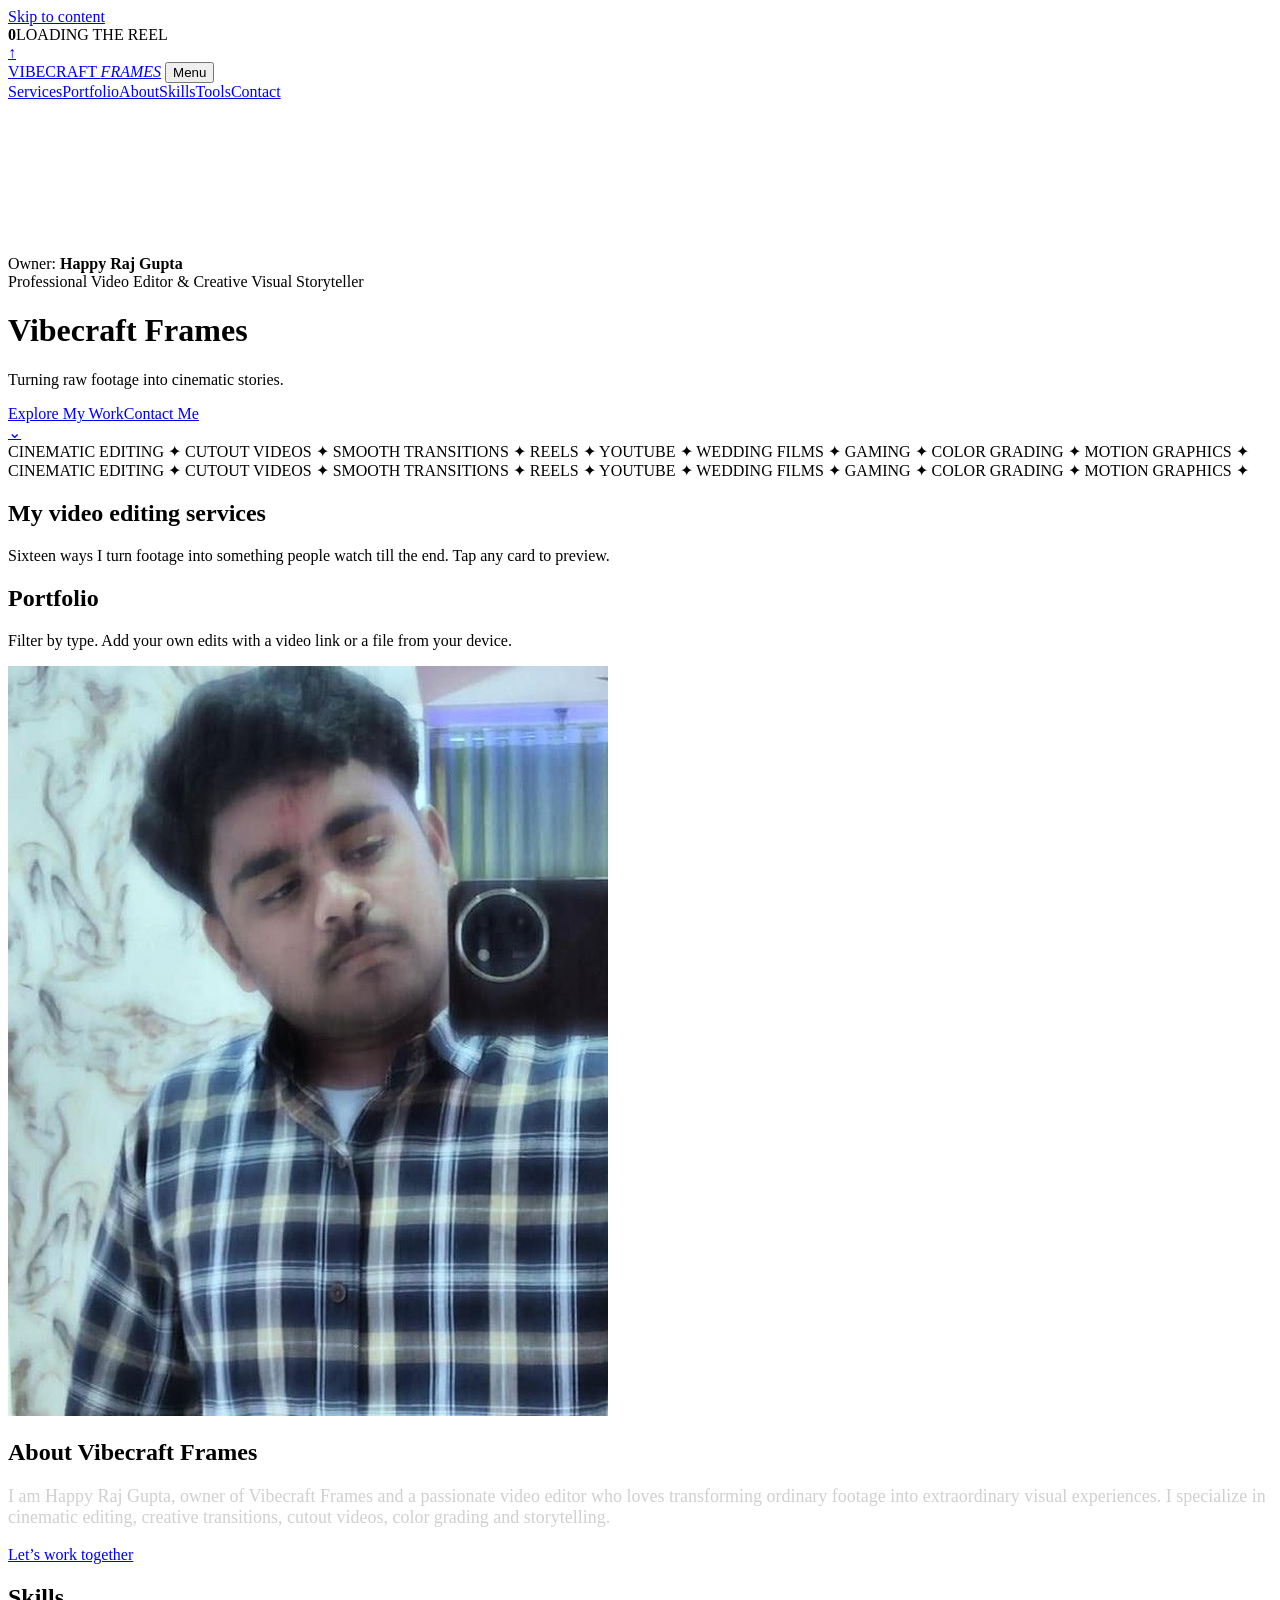
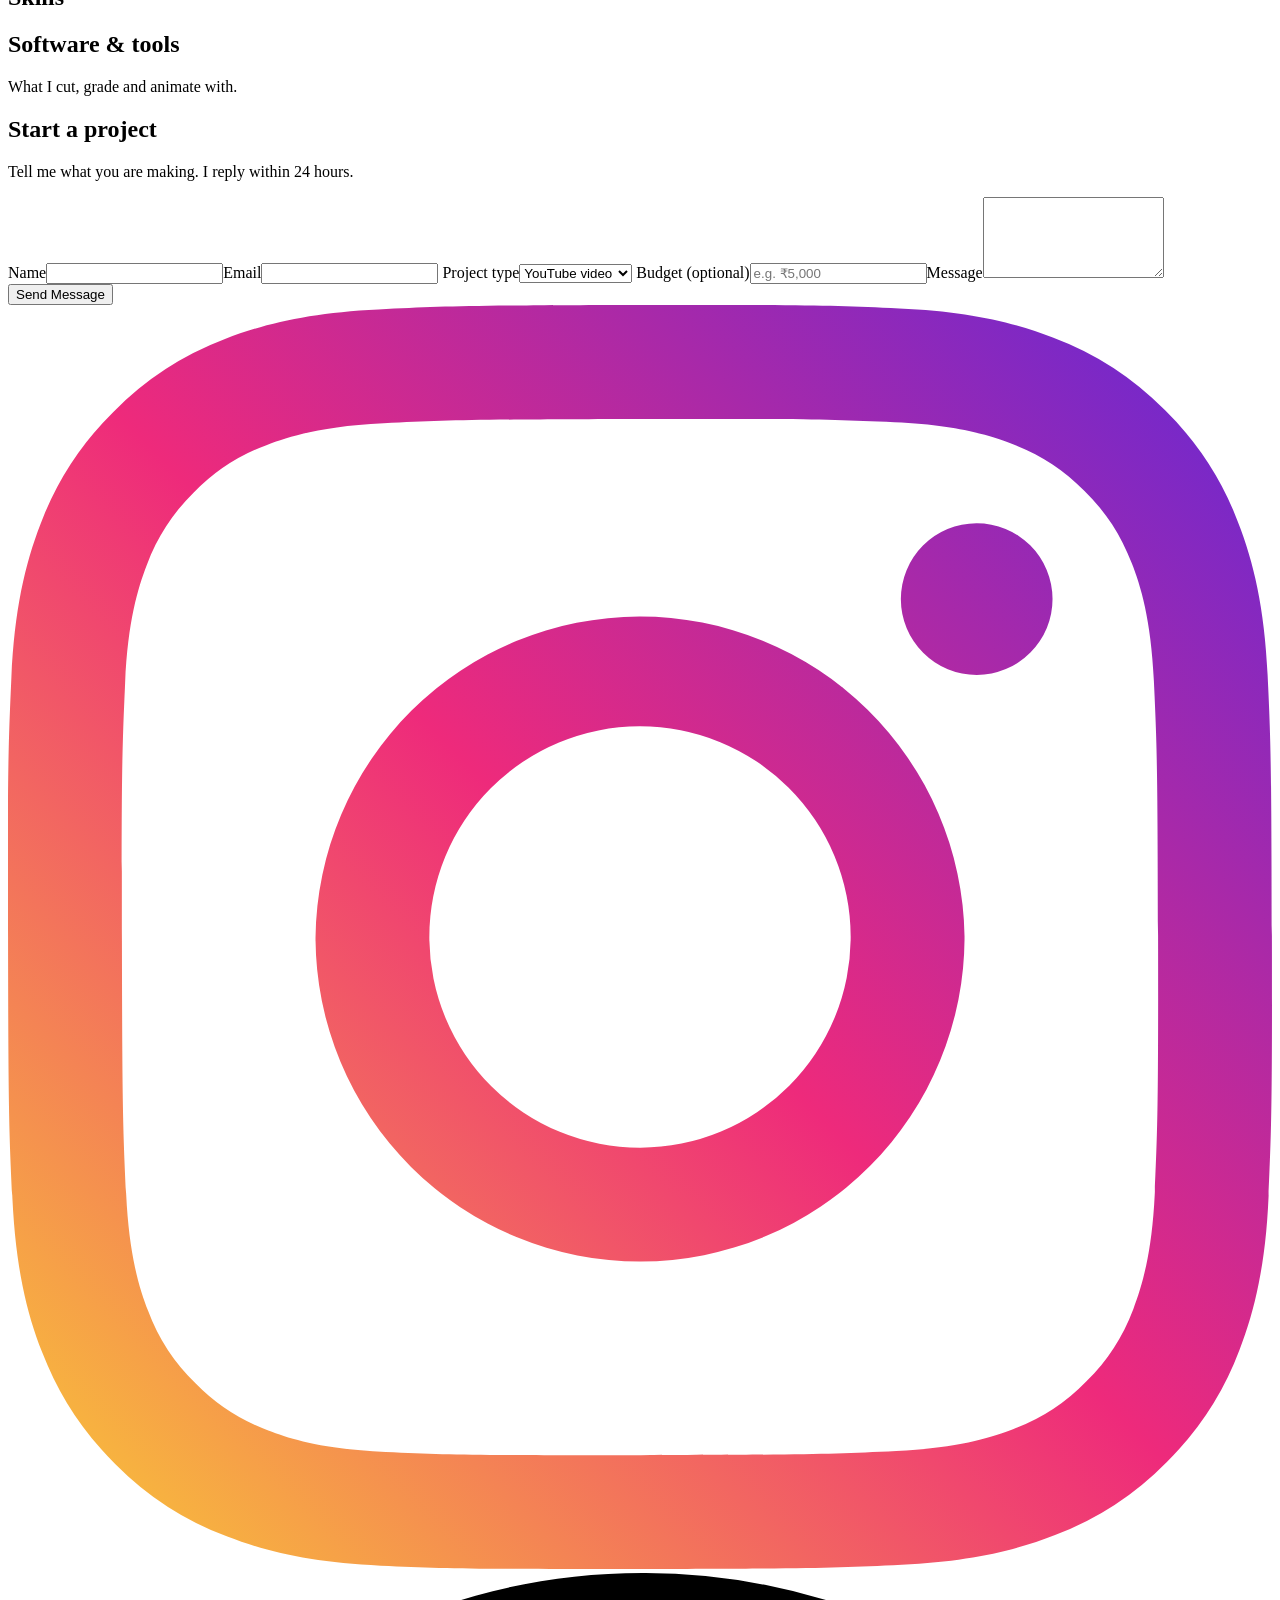
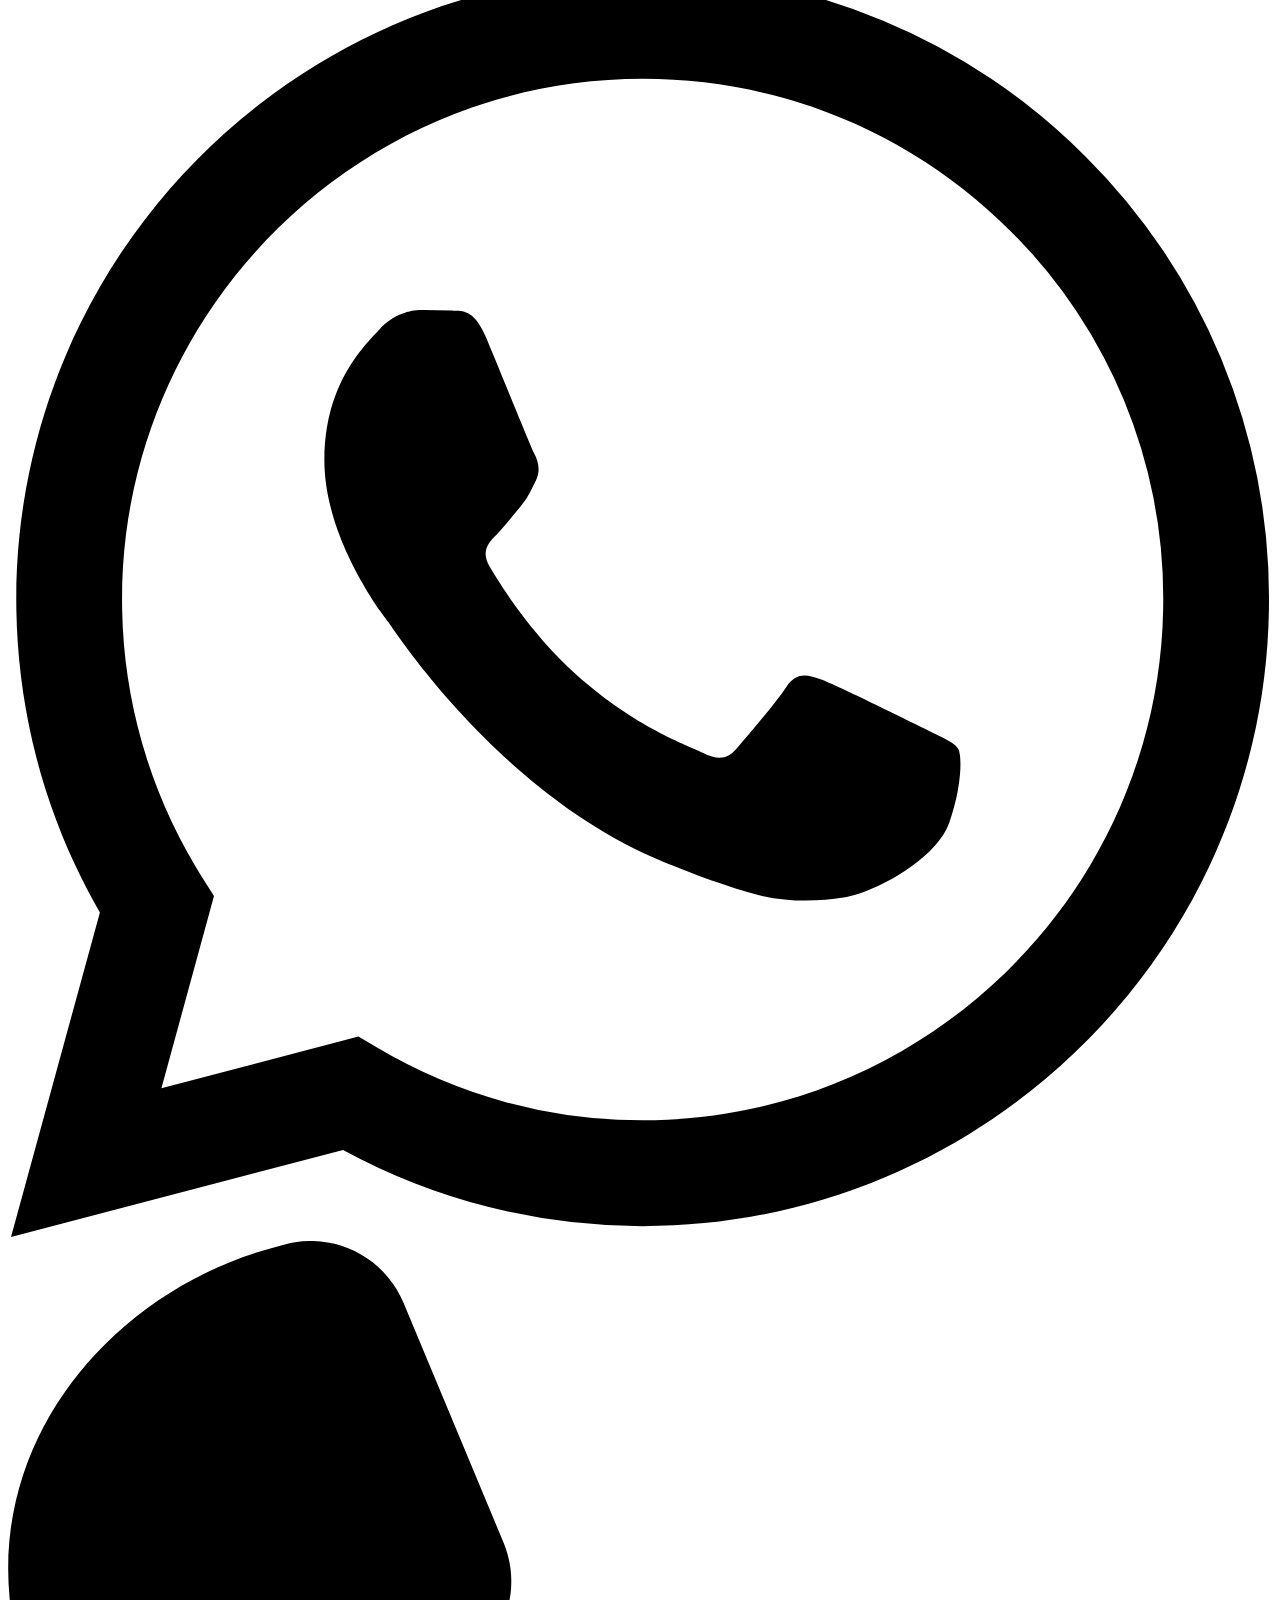
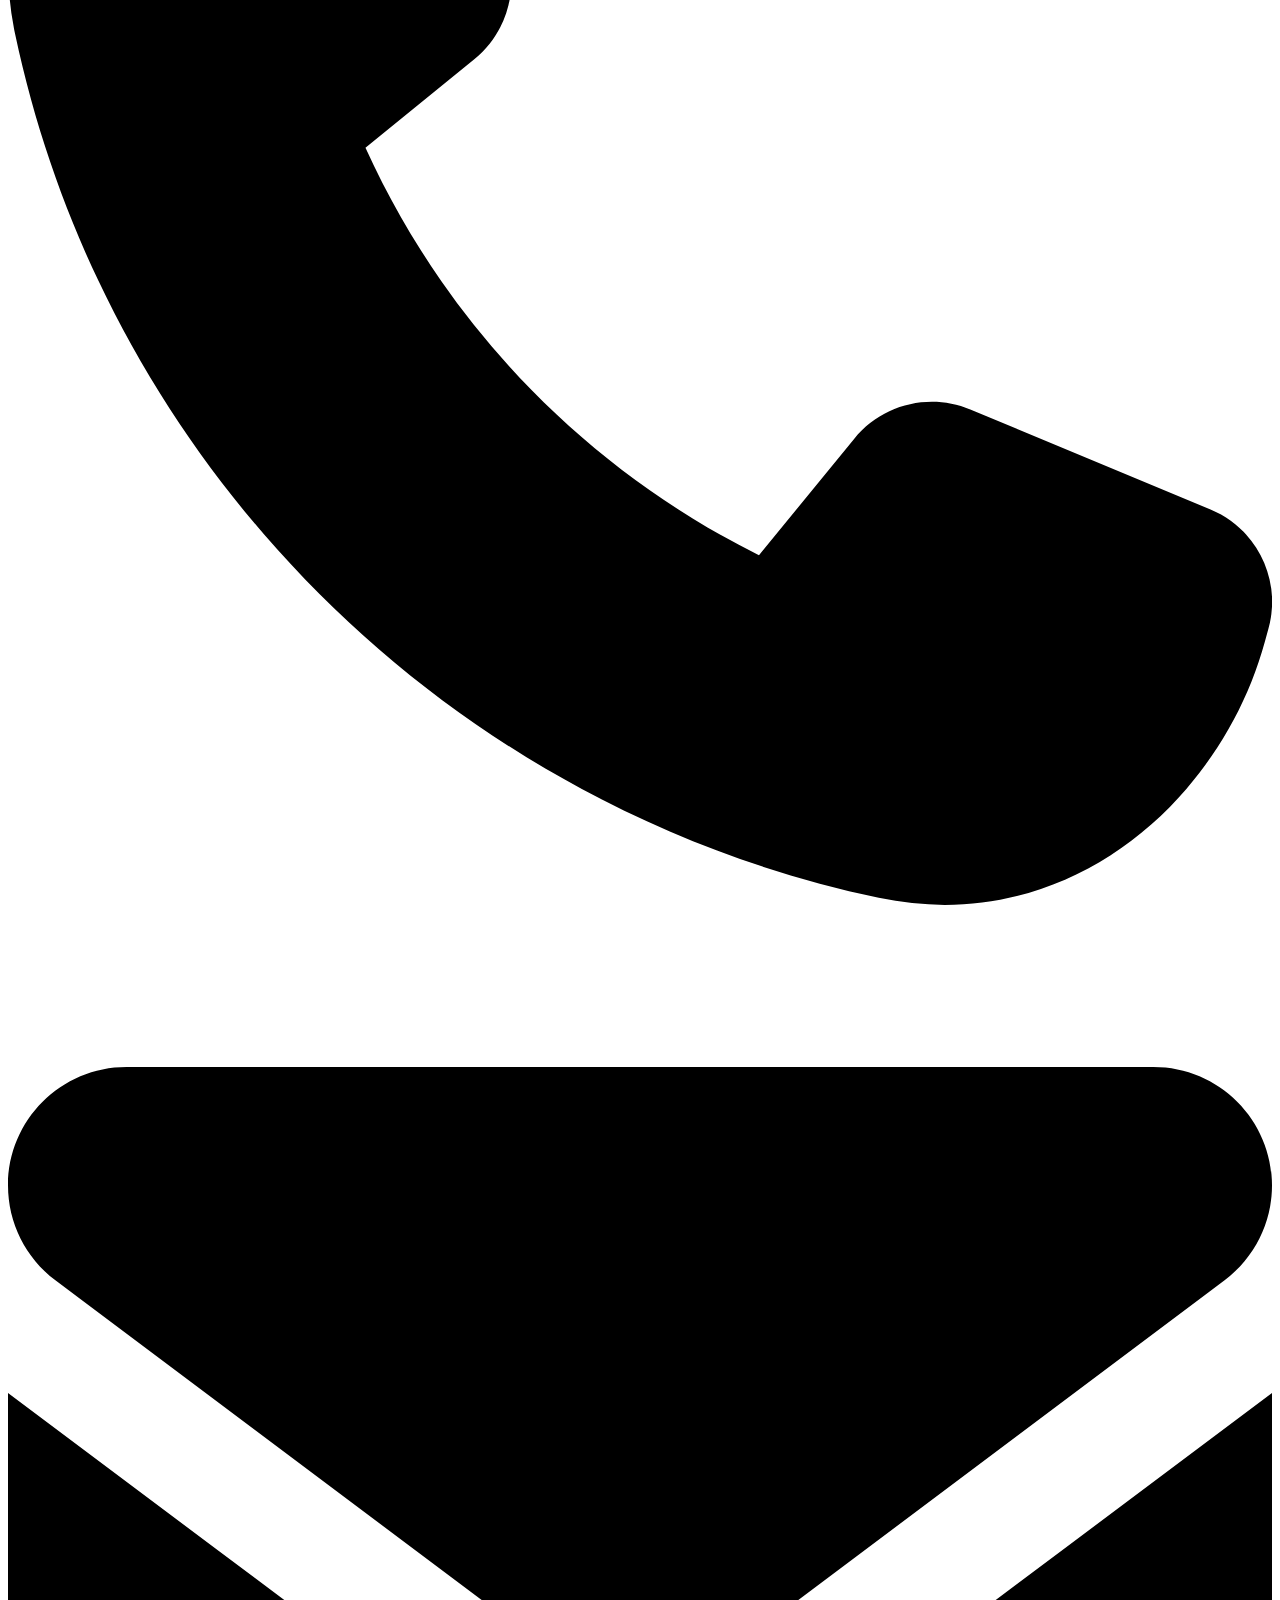
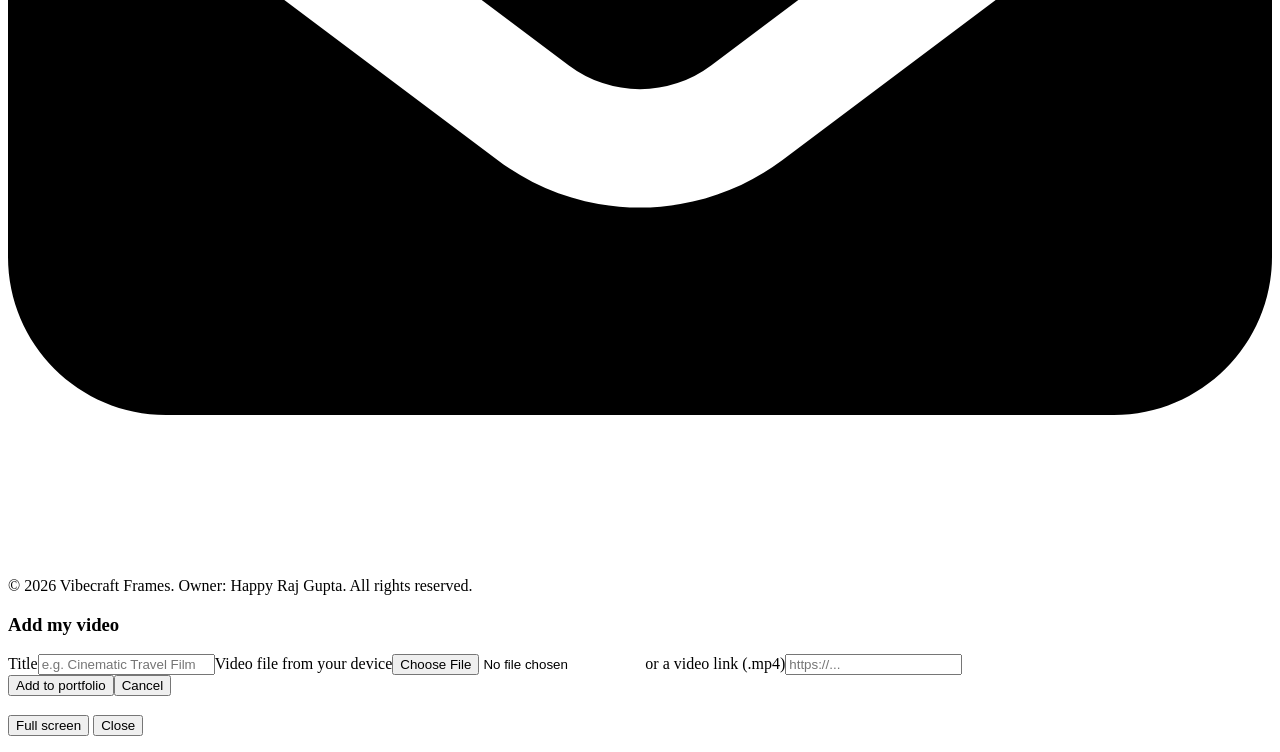
==== index.html @ 9c79eb6a "Add files via upload" ====
<!doctype html>
<html lang="en">
  <head>
    <meta charset="utf-8" />
    <meta
      name="viewport"
      content="width=device-width, initial-scale=1, viewport-fit=cover"
    />
    <title>Vibecraft Frames – Video Editing by Happy Raj Gupta</title>
    <meta
      name="description"
      content="Portfolio of Vibecraft Frames, professional video editing by Happy Raj Gupta: cinematic edits, reels, YouTube, wedding, gaming, colour grading and motion graphics."
    />
    <meta name="theme-color" content="#0a0a0a" />
    <meta property="og:type" content="website" />
    <meta property="og:site_name" content="Vibecraft Frames" />
    <meta
      property="og:title"
      content="Vibecraft Frames – Video Editing by Happy Raj Gupta"
    />
    <meta
      property="og:description"
      content="Cinematic edits, reels, YouTube, wedding, gaming, colour grading and motion graphics."
    />
    <meta name="twitter:card" content="summary" />
    <link
      rel="icon"
      href="data:image/svg+xml,%3Csvg xmlns='http://www.w3.org/2000/svg' viewBox='0 0 64 64'%3E%3Crect width='64' height='64' rx='14' fill='%230a0a0a'/%3E%3Ctext x='32' y='44' font-family='Arial,sans-serif' font-weight='800' font-size='32' text-anchor='middle' fill='%23ff6a00'%3EVF%3C/text%3E%3C/svg%3E"
    />
    <link rel="preconnect" href="https://fonts.googleapis.com" />
    <link rel="preconnect" href="https://fonts.gstatic.com" crossorigin />
    <link
      href="https://fonts.googleapis.com/css2?family=Syne:wght@700;800&family=Inter:wght@400;500&display=swap"
      rel="stylesheet"
    />
    <link rel="stylesheet" href="css/style.css" />
    <noscript>
      <style>
        #ld {
          display: none;
        }
        .rv {
          opacity: 1;
          transform: none;
        }
      </style>
    </noscript>
  </head>
  <body>
    <a class="skip" href="#top">Skip to content</a>
    <div id="ld" aria-hidden="true">
      <div><b id="ln">0</b><i id="lb"></i><span>LOADING THE REEL</span></div>
    </div>
    <div id="cu"></div>
    <div id="pg2"></div>
    <a id="tp" href="#top" aria-label="Back to top">↑</a>

    <header class="nav">
      <div class="w">
        <a class="logo" href="#top">VIBECRAFT <em>FRAMES</em></a>
        <button id="bg" aria-label="Menu" aria-expanded="false">Menu</button>
        <nav class="menu" id="mn">
          <a href="#services">Services</a><a href="#portfolio">Portfolio</a
          ><a href="#about">About</a><a href="#skills">Skills</a
          ><a href="#tools">Tools</a><a href="#contact">Contact</a>
        </nav>
      </div>
    </header>

    <main id="top">
      <div class="hero">
        <canvas id="cv" aria-hidden="true"></canvas>
        <div class="own">Owner: <b>Happy Raj Gupta</b></div>
        <div class="w hc" id="hc">
          <div class="tag">
            Professional Video Editor &amp; Creative Visual Storyteller
          </div>
          <h1 id="h1">Vibecraft Frames</h1>
          <p>Turning raw footage into cinematic stories.</p>
          <a class="btn" href="#portfolio">Explore My Work</a
          ><a class="btn o" href="#contact">Contact Me</a>
        </div>
        <a class="sc" href="#services" aria-label="Scroll down">⌄</a>
      </div>
      <div class="mq" aria-hidden="true">
        <div>
          CINEMATIC EDITING ✦ CUTOUT VIDEOS ✦ SMOOTH TRANSITIONS ✦ REELS ✦
          YOUTUBE ✦ WEDDING FILMS ✦ GAMING ✦ COLOR GRADING ✦ MOTION GRAPHICS ✦
          CINEMATIC EDITING ✦ CUTOUT VIDEOS ✦ SMOOTH TRANSITIONS ✦ REELS ✦
          YOUTUBE ✦ WEDDING FILMS ✦ GAMING ✦ COLOR GRADING ✦ MOTION GRAPHICS ✦
        </div>
      </div>

      <section id="services">
        <div class="w">
          <h2 class="rv">My video editing services</h2>
          <p class="sub rv">
            Sixteen ways I turn footage into something people watch till the
            end. Tap any card to preview.
          </p>
          <div class="grid" id="sv"></div>
        </div>
      </section>

      <section id="portfolio" style="background: var(--s1)">
        <div class="w">
          <h2 class="rv">Portfolio</h2>
          <p class="sub rv">
            Filter by type. Add your own edits with a video link or a file from
            your device.
          </p>
          <div class="fl" id="fl"></div>
          <div class="grid" id="pg"></div>
        </div>
      </section>

      <section id="about">
        <div class="w ab">
          <div class="pf rv" id="pf">
            <img src="[data-uri]" alt="Happy Raj Gupta" width="600" height="750" />
          </div>
          <div class="rv">
            <h2>About Vibecraft Frames</h2>
            <p style="color: #d0d0d0; font-size: 18px">
              I am Happy Raj Gupta, owner of Vibecraft Frames and a passionate
              video editor who loves transforming ordinary footage into
              extraordinary visual experiences. I specialize in cinematic
              editing, creative transitions, cutout videos, color grading and
              storytelling.
            </p>
            <a class="btn" href="#contact">Let’s work together</a>
          </div>
        </div>
      </section>

      <section id="skills" style="background: var(--s1)">
        <div class="w">
          <h2 class="rv">Skills</h2>
          <div class="sk rv" id="sk"></div>
        </div>
      </section>

      <section id="tools">
        <div class="w">
          <h2 class="rv">Software &amp; tools</h2>
          <p class="sub rv">What I cut, grade and animate with.</p>
          <div class="tools rv" id="tl"></div>
        </div>
      </section>

      <section id="contact" style="background: var(--s1)">
        <div class="w">
          <h2 class="rv">Start a project</h2>
          <p class="sub rv">
            Tell me what you are making. I reply within 24 hours.
          </p>
          <div class="cf rv">
            <form id="fm">
              <label>Name<input name="n" required autocomplete="name" /></label
              ><label
                >Email<input
                  name="e"
                  type="email"
                  required
                  autocomplete="email"
              /></label>
              <label
                >Project type<select name="t">
                  <option>YouTube video</option>
                  <option>Instagram Reel</option>
                  <option>Short</option>
                  <option>Cinematic film</option>
                  <option>Wedding video</option>
                  <option>Gaming video</option>
                  <option>Promo / Ad</option>
                  <option>Music video</option>
                  <option>Other</option>
                </select></label
              >
              <label
                >Budget (optional)<input
                  name="b"
                  placeholder="e.g. ₹5,000" /></label
              ><label
                >Message<textarea name="m" rows="5" required></textarea>
              </label>
              <button class="btn" type="submit">Send Message</button>
              <div id="ok" role="status"></div>
            </form>
            <!-- Icons: Instagram & WhatsApp © Simple Icons (CC0); phone & envelope © Font Awesome Free 7 (CC BY 4.0, fontawesome.com/license/free) -->
            <div class="soc" role="group" aria-label="Contact and social links">
              <a
                id="l-ig"
                class="ig"
                href="https://www.instagram.com/vibecraft_frames"
                target="_blank"
                rel="noopener"
                aria-label="Instagram: @vibecraft_frames"
                data-tip="Instagram"
              >
                <svg viewBox="0 0 24 24" aria-hidden="true" focusable="false">
                  <defs>
                    <linearGradient id="ig-g" x1="0" y1="1" x2="1" y2="0">
                      <stop offset="0" stop-color="#f9ce34" />
                      <stop offset=".5" stop-color="#ee2a7b" />
                      <stop offset="1" stop-color="#6228d7" />
                    </linearGradient>
                  </defs>
                  <path fill="url(#ig-g)" d="M7.03.084c-1.277.06-2.149.264-2.91.563a5.9 5.9 0 0 0-2.124 1.388 5.9 5.9 0 0 0-1.38 2.127C.321 4.926.12 5.8.064 7.076s-.069 1.688-.063 4.947.021 3.667.083 4.947c.061 1.277.264 2.149.563 2.911.308.789.72 1.457 1.388 2.123a5.9 5.9 0 0 0 2.129 1.38c.763.295 1.636.496 2.913.552 1.278.056 1.689.069 4.947.063s3.668-.021 4.947-.082c1.28-.06 2.147-.265 2.91-.563a5.9 5.9 0 0 0 2.123-1.388 5.9 5.9 0 0 0 1.38-2.129c.295-.763.496-1.636.551-2.912.056-1.28.07-1.69.063-4.948-.006-3.258-.02-3.667-.081-4.947-.06-1.28-.264-2.148-.564-2.911a5.9 5.9 0 0 0-1.387-2.123 5.86 5.86 0 0 0-2.128-1.38C19.074.322 18.202.12 16.924.066 15.647.009 15.236-.006 11.977 0S8.31.021 7.03.084m.14 21.693c-1.17-.05-1.805-.245-2.228-.408a3.7 3.7 0 0 1-1.382-.895 3.7 3.7 0 0 1-.9-1.378c-.165-.423-.363-1.058-.417-2.228-.06-1.264-.072-1.644-.08-4.848-.006-3.204.006-3.583.061-4.848.05-1.169.246-1.805.408-2.228.216-.561.477-.96.895-1.382a3.7 3.7 0 0 1 1.379-.9c.423-.165 1.057-.361 2.227-.417 1.265-.06 1.644-.072 4.848-.08 3.203-.006 3.583.006 4.85.062 1.168.05 1.804.244 2.227.408.56.216.96.475 1.382.895s.681.817.9 1.378c.165.422.362 1.056.417 2.227.06 1.265.074 1.645.08 4.848.005 3.203-.006 3.583-.061 4.848-.051 1.17-.245 1.805-.408 2.23-.216.56-.477.96-.896 1.38a3.7 3.7 0 0 1-1.378.9c-.422.165-1.058.362-2.226.418-1.266.06-1.645.072-4.85.079s-3.582-.006-4.848-.06m9.783-16.192a1.44 1.44 0 1 0 1.437-1.442 1.44 1.44 0 0 0-1.437 1.442M5.839 12.012a6.161 6.161 0 1 0 12.323-.024 6.162 6.162 0 0 0-12.323.024M8 12.008A4 4 0 1 1 12.008 16 4 4 0 0 1 8 12.008" />
                </svg>
              </a>
              <a
                id="l-wa"
                class="wa"
                href="https://wa.me/917482820627"
                target="_blank"
                rel="noopener"
                aria-label="WhatsApp: +91 74828 20627"
                data-tip="WhatsApp"
              >
                <svg viewBox="0 0 24 24" aria-hidden="true" focusable="false">
                  <path d="M17.472 14.382c-.297-.149-1.758-.867-2.03-.967-.273-.099-.471-.148-.67.15-.197.297-.767.966-.94 1.164-.173.199-.347.223-.644.075-.297-.15-1.255-.463-2.39-1.475-.883-.788-1.48-1.761-1.653-2.059-.173-.297-.018-.458.13-.606.134-.133.298-.347.446-.52s.198-.298.298-.497c.099-.198.05-.371-.025-.52s-.669-1.612-.916-2.207c-.242-.579-.487-.5-.669-.51a13 13 0 0 0-.57-.01c-.198 0-.52.074-.792.372-.272.297-1.04 1.016-1.04 2.479 0 1.462 1.065 2.875 1.213 3.074s2.096 3.2 5.077 4.487c.709.306 1.262.489 1.694.625.712.227 1.36.195 1.871.118.571-.085 1.758-.719 2.006-1.413s.248-1.289.173-1.413c-.074-.124-.272-.198-.57-.347m-5.421 7.403h-.004a9.87 9.87 0 0 1-5.031-1.378l-.361-.214-3.741.982.998-3.648-.235-.374a9.86 9.86 0 0 1-1.51-5.26c.001-5.45 4.436-9.884 9.888-9.884 2.64 0 5.122 1.03 6.988 2.898a9.82 9.82 0 0 1 2.893 6.994c-.003 5.45-4.437 9.884-9.885 9.884m8.413-18.297A11.82 11.82 0 0 0 12.05 0C5.495 0 .16 5.335.157 11.892c0 2.096.547 4.142 1.588 5.945L.057 24l6.305-1.654a11.9 11.9 0 0 0 5.683 1.448h.005c6.554 0 11.89-5.335 11.893-11.893a11.82 11.82 0 0 0-3.48-8.413" />
                </svg>
              </a>
              <a
                id="l-ph"
                class="ph"
                href="tel:+917482820627"
                aria-label="Call: +91 74828 20627"
                data-tip="Call"
              >
                <svg viewBox="0 0 512 512" aria-hidden="true" focusable="false">
                  <path d="M160.2 25c-7.9-18.9-28.5-28.9-48.1-23.6l-5.5 1.5C42 20.5-13.2 83.1 2.9 159.3 40 334.3 177.7 472 352.7 509.1 429 525.3 491.5 470 509.1 405.4l1.5-5.5c5.4-19.7-4.7-40.3-23.5-48.1l-97.3-40.5c-16.5-6.9-35.6-2.1-47 11.8l-38.6 47.2c-70.3-34.9-126.9-93.3-159.4-165l44.2-36c13.9-11.3 18.6-30.4 11.8-47z" />
                </svg>
              </a>
              <a
                id="l-em"
                class="em"
                href="mailto:happyraj929@gmail.com"
                aria-label="Email: happyraj929@gmail.com"
                data-tip="Email"
              >
                <svg viewBox="0 0 512 512" aria-hidden="true" focusable="false">
                  <path d="M48 64C21.5 64 0 85.5 0 112c0 15.1 7.1 29.3 19.2 38.4l208 156a48 48 0 0 0 57.6 0l208-156c12.1-9.1 19.2-23.3 19.2-38.4 0-26.5-21.5-48-48-48zM0 196v188c0 35.3 28.7 64 64 64h384c35.3 0 64-28.7 64-64V196L313.6 344.8c-34.1 25.6-81.1 25.6-115.2 0z" />
                </svg>
              </a>
            </div>
          </div>
        </div>
      </section>
    </main>
    <footer>
      © 2026 Vibecraft Frames. Owner: Happy Raj Gupta. All rights reserved.
    </footer>

    <div id="ad" role="dialog" aria-modal="true" aria-label="Add your video">
      <form id="af">
        <h3>Add my video</h3>
        <label
          >Title<input
            id="at"
            placeholder="e.g. Cinematic Travel Film" /></label
        ><label
          >Video file from your device<input
            id="av"
            type="file"
            accept="video/*" /></label
        ><label
          >or a video link (.mp4)<input
            id="au"
            type="url"
            placeholder="https://..."
        /></label>
        <div id="am" role="status" style="color: var(--or2)"></div>
        <button class="btn" type="submit">Add to portfolio</button
        ><button class="btn o" type="button" id="ax">Cancel</button>
      </form>
    </div>
    <div id="md" role="dialog" aria-modal="true" aria-labelledby="mt">
      <div class="mb">
        <div class="mh">
          <h3 id="mt"></h3>
          <span
            ><button id="mf">Full screen</button>
            <button id="mc">Close</button></span
          >
        </div>
        <div id="mv"></div>
        <p id="md2" style="color: var(--mute)"></p>
      </div>
    </div>

    <script src="js/data.js"></script>
    <script src="js/main.js"></script>
  </body>
</html>
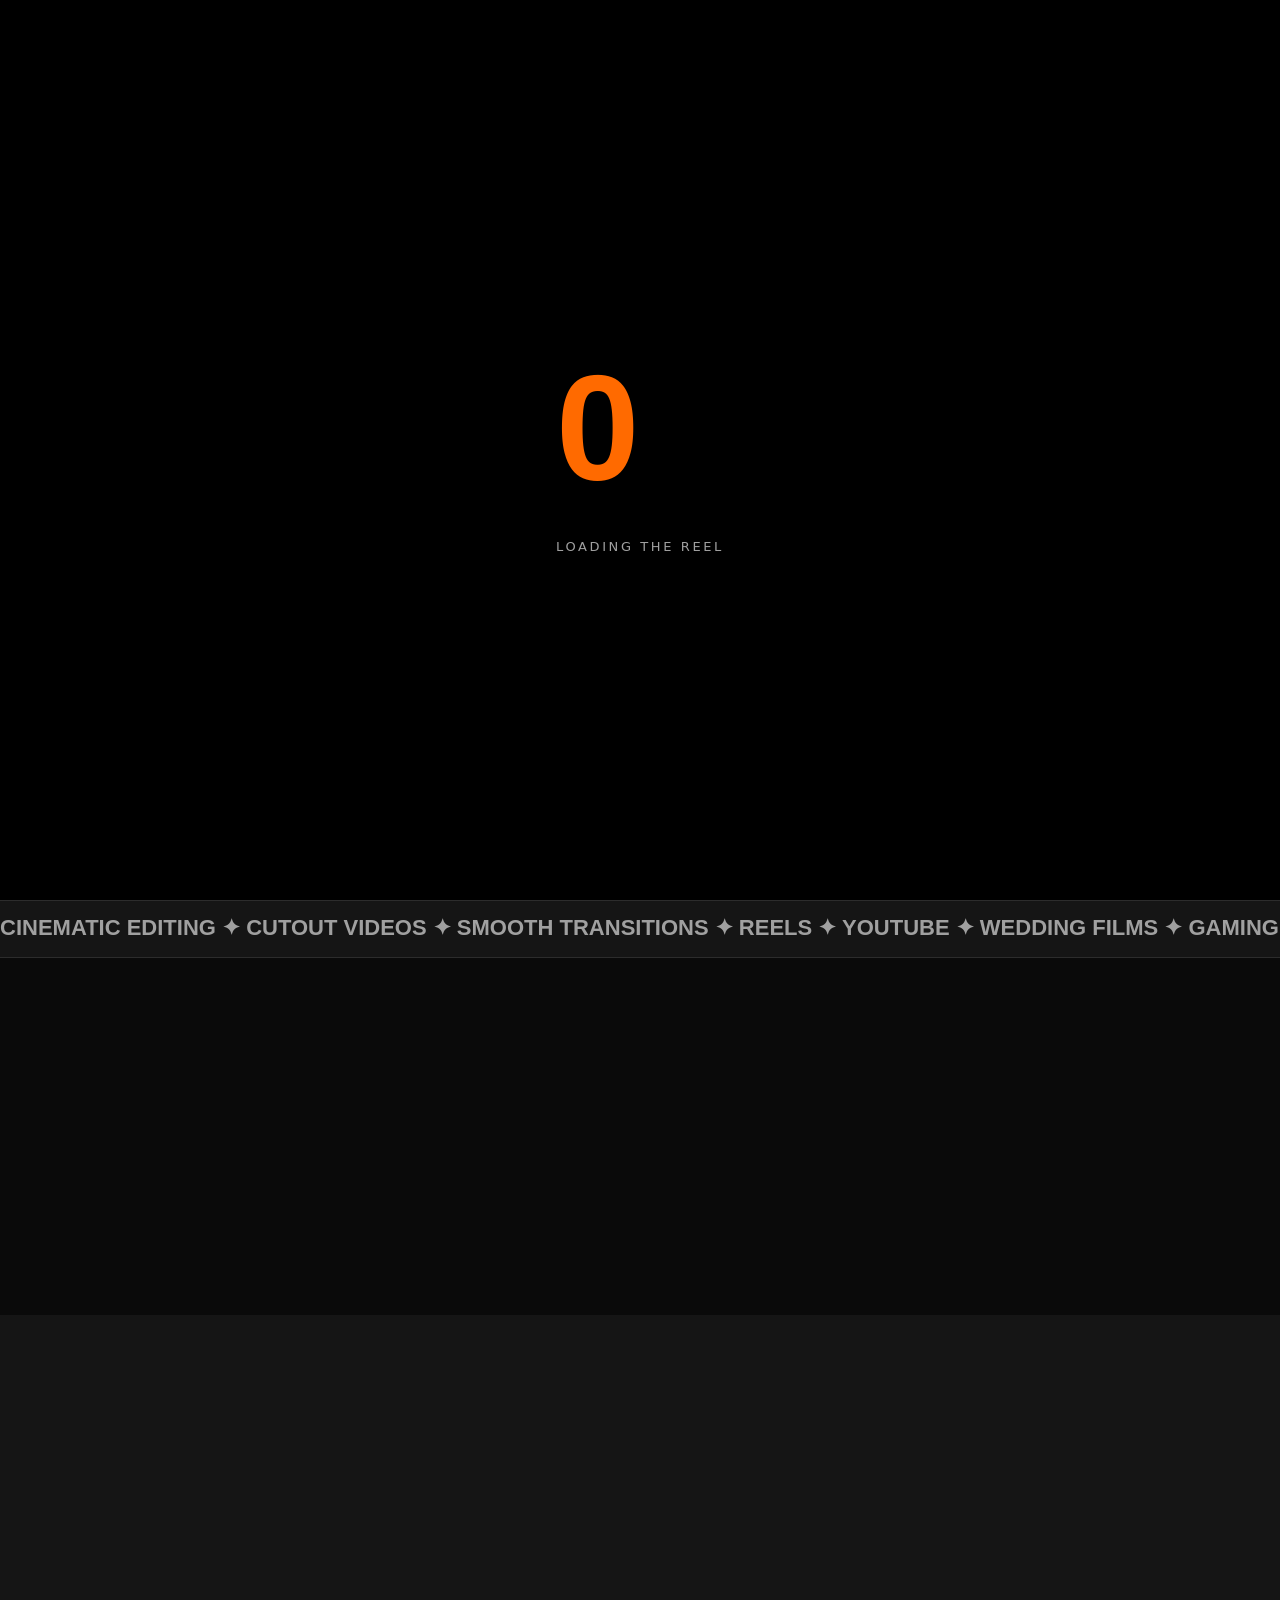
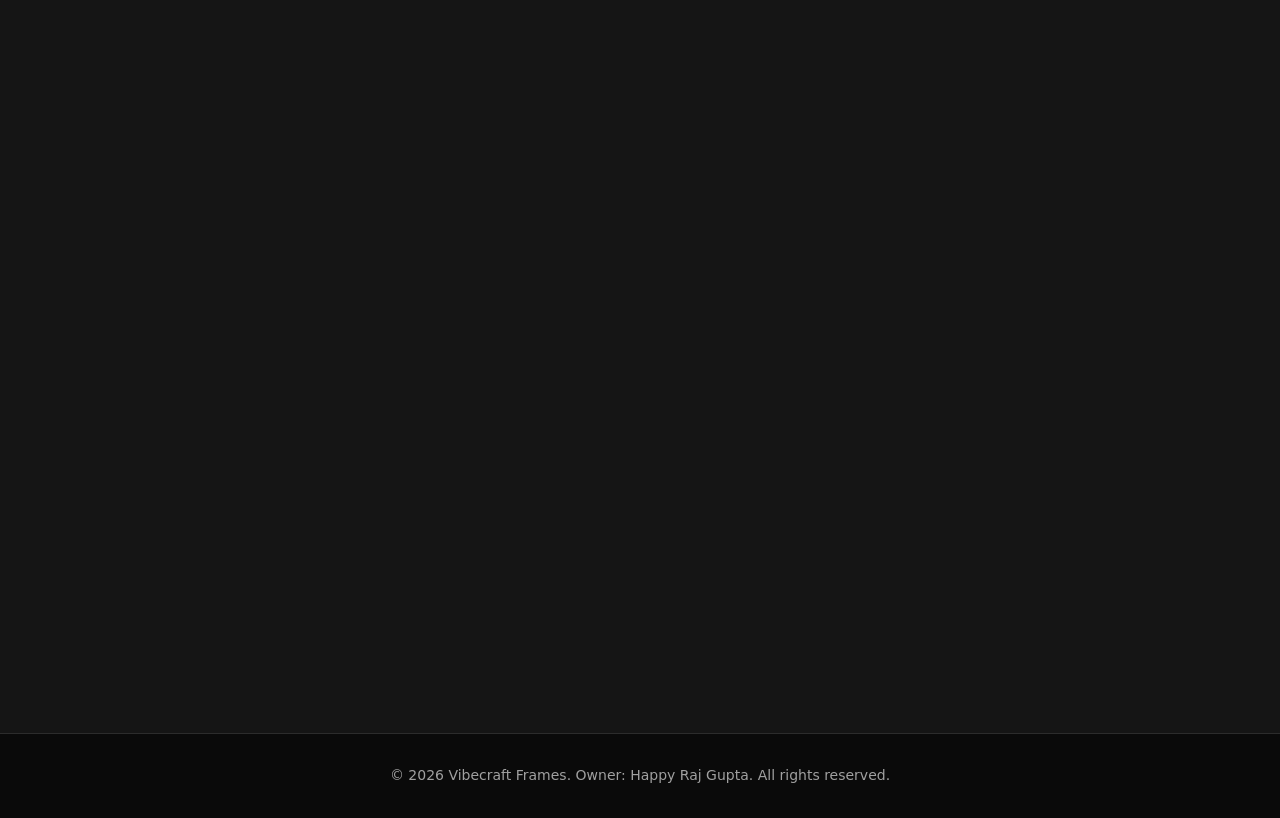
==== commit eead3186: "Update stylesheet link to use correct path" ====
--- a/index.html
+++ b/index.html
@@ -33,7 +33,7 @@
       href="https://fonts.googleapis.com/css2?family=Syne:wght@700;800&family=Inter:wght@400;500&display=swap"
       rel="stylesheet"
     />
-    <link rel="stylesheet" href="css/style.css" />
+    <link rel="stylesheet" href="style.css" />
     <noscript>
       <style>
         #ld {
--- a/style.css
+++ b/style.css
@@ -0,0 +1,973 @@
+:root {
+  --bg: #0a0a0a;
+  --s1: #151515;
+  --s2: #202020;
+  --line: #2c2c2c;
+  --text: #f5f5f5;
+  --mute: #a0a0a0;
+  --or: #ff6a00;
+  --or2: #ffa040;
+  color-scheme: dark;
+  box-sizing: border-box;
+  padding-top: env(safe-area-inset-top, 0px);
+  padding-bottom: env(safe-area-inset-bottom, 0px);
+}
+html {
+  scroll-behavior: smooth;
+  scroll-padding-top: calc(70px + env(safe-area-inset-top, 0px));
+}
+* {
+  box-sizing: border-box;
+}
+body {
+  margin: 0;
+  background: var(--bg);
+  color: var(--text);
+  font:
+    400 16px/1.7 Inter,
+    system-ui,
+    sans-serif;
+  overflow-x: hidden;
+}
+h1,
+h2,
+h3 {
+  font-family: Syne, system-ui, sans-serif;
+  margin: 0;
+  line-height: 1.05;
+}
+a {
+  color: inherit;
+  text-decoration: none;
+}
+button,
+input,
+select,
+textarea {
+  font: inherit;
+  color: inherit;
+}
+:focus-visible {
+  outline: 3px solid var(--or2);
+  outline-offset: 3px;
+}
+.skip {
+  position: fixed;
+  left: 12px;
+  top: 12px;
+  z-index: 130;
+  padding: 10px 18px;
+  border-radius: 999px;
+  background: var(--or);
+  color: #000;
+  font-weight: 500;
+  transform: translateY(-200%);
+}
+.skip:not(:focus) {
+  opacity: 0;
+  pointer-events: none;
+}
+.skip:focus {
+  transform: none;
+}
+.w {
+  max-width: 1120px;
+  margin: 0 auto;
+  padding: 0 20px;
+}
+section {
+  padding: 90px 0;
+}
+h2 {
+  font-size: clamp(32px, 6vw, 58px);
+  margin-bottom: 12px;
+}
+.sub {
+  color: var(--mute);
+  max-width: 38em;
+  margin: 0 0 36px;
+}
+.rv {
+  opacity: 0;
+  transform: translateY(26px);
+  transition:
+    opacity 0.7s,
+    transform 0.7s;
+}
+.rv.in {
+  opacity: 1;
+  transform: none;
+}
+/* loader */
+#ld {
+  position: fixed;
+  inset: 0;
+  background: #000;
+  z-index: 100;
+  display: grid;
+  place-items: center;
+  transition:
+    opacity 0.7s,
+    visibility 0.7s;
+}
+#ld.off {
+  opacity: 0;
+  visibility: hidden;
+}
+#ld b {
+  font:
+    800 clamp(60px, 16vw, 150px) Syne,
+    sans-serif;
+  color: var(--or);
+}
+#ld i {
+  display: block;
+  height: 3px;
+  width: 0;
+  background: var(--or);
+  margin-top: 8px;
+  transition: width 0.1s;
+}
+#ld span {
+  display: block;
+  text-align: center;
+  color: var(--mute);
+  letter-spacing: 0.2em;
+  font-size: 13px;
+  margin-top: 10px;
+}
+/* nav */
+header.nav {
+  position: fixed;
+  top: 0;
+  left: 0;
+  right: 0;
+  z-index: 50;
+  background: rgba(10, 10, 10, 0.8);
+  -webkit-backdrop-filter: blur(12px);
+  backdrop-filter: blur(12px);
+  padding-top: env(safe-area-inset-top, 0px);
+  border-bottom: 1px solid var(--line);
+}
+header.nav .w {
+  display: flex;
+  justify-content: space-between;
+  align-items: center;
+  height: 62px;
+}
+.logo {
+  font:
+    800 18px Syne,
+    sans-serif;
+}
+.logo em {
+  color: var(--or);
+  font-style: normal;
+}
+.menu {
+  display: flex;
+  gap: 22px;
+  font-size: 14px;
+  color: var(--mute);
+}
+.menu a:hover {
+  color: var(--or);
+}
+#bg {
+  display: none;
+  background: none;
+  border: 1px solid var(--line);
+  border-radius: 8px;
+  padding: 6px 12px;
+  cursor: pointer;
+}
+@media (max-width: 820px) {
+  #bg {
+    display: block;
+  }
+  .menu {
+    display: none;
+    position: absolute;
+    top: calc(62px + env(safe-area-inset-top, 0px));
+    left: 0;
+    right: 0;
+    background: var(--s1);
+    flex-direction: column;
+    padding: 18px 20px;
+    gap: 14px;
+  }
+  .menu.open {
+    display: flex;
+  }
+}
+/* hero */
+.hero {
+  position: relative;
+  min-height: 100vh;
+  display: grid;
+  align-items: center;
+  overflow: hidden;
+  padding: 110px 0 60px;
+}
+#cv {
+  position: absolute;
+  inset: 0;
+  width: 100%;
+  height: 100%;
+}
+.own {
+  position: absolute;
+  right: 20px;
+  bottom: 20px;
+  z-index: 2;
+  color: var(--mute);
+  font-size: 14px;
+}
+.own b {
+  color: var(--or2);
+  font-weight: 500;
+}
+.sr {
+  position: absolute;
+  width: 1px;
+  height: 1px;
+  opacity: 0;
+  overflow: hidden;
+}
+#ad {
+  position: fixed;
+  inset: 0;
+  background: rgba(0, 0, 0, 0.92);
+  z-index: 90;
+  display: none;
+  place-items: center;
+  padding: 20px;
+}
+#ad.open {
+  display: grid;
+}
+#af {
+  background: var(--s1);
+  border: 1px solid var(--line);
+  border-radius: 14px;
+  padding: 22px;
+  width: min(440px, 100%);
+}
+.hero:after {
+  content: "";
+  position: absolute;
+  inset: 0;
+  background: radial-gradient(ellipse at 30% 50%, transparent, #0a0a0a 85%);
+}
+.hc {
+  position: relative;
+  z-index: 2;
+}
+.tag {
+  color: var(--or);
+  font-weight: 500;
+  margin-bottom: 14px;
+}
+h1 {
+  font-size: clamp(46px, 11vw, 128px);
+  letter-spacing: -0.02em;
+  text-transform: uppercase;
+}
+h1 span {
+  display: inline-block;
+  opacity: 0;
+  transform: translateY(60px);
+  background: linear-gradient(
+    0deg,
+    #ff3d00 0%,
+    #ff8a00 40%,
+    #ffd34d 75%,
+    #fff2b0 100%
+  );
+  background-size: 100% 170%;
+  -webkit-background-clip: text;
+  background-clip: text;
+  color: transparent;
+  -webkit-text-fill-color: transparent;
+  animation:
+    up 0.8s forwards,
+    fl 1.1s ease-in-out infinite alternate;
+}
+@keyframes fl {
+  0% {
+    background-position: 0 0;
+    filter: drop-shadow(0 0 10px rgba(255, 80, 0, 0.55));
+  }
+  100% {
+    background-position: 0 45%;
+    filter: drop-shadow(0 -5px 26px rgba(255, 150, 0, 0.95));
+  }
+}
+@keyframes up {
+  to {
+    opacity: 1;
+    transform: none;
+  }
+}
+.hero p {
+  max-width: 34em;
+  color: #d0d0d0;
+  font-size: 19px;
+  margin: 22px 0 30px;
+}
+.btn {
+  display: inline-block;
+  padding: 14px 28px;
+  border-radius: 999px;
+  font-weight: 500;
+  border: 2px solid var(--or);
+  background: var(--or);
+  color: #000;
+  cursor: pointer;
+  margin: 0 10px 10px 0;
+  transition:
+    transform 0.2s,
+    box-shadow 0.2s;
+}
+.btn:hover {
+  transform: translateY(-2px);
+  box-shadow: 0 8px 30px rgba(255, 106, 0, 0.4);
+}
+.btn.o {
+  background: transparent;
+  color: var(--text);
+}
+@media (max-width: 600px) {
+  .hero {
+    padding-bottom: 130px;
+  }
+  .own {
+    left: 20px;
+    right: 20px;
+    bottom: 68px;
+    text-align: center;
+  }
+  .sc {
+    bottom: 14px;
+  }
+}
+/* cards */
+.grid {
+  display: grid;
+  gap: 18px;
+  grid-template-columns: repeat(auto-fill, minmax(250px, 1fr));
+}
+.card {
+  background: var(--s1);
+  border: 1px solid var(--line);
+  border-radius: 14px;
+  overflow: hidden;
+  transition:
+    transform 0.3s,
+    border-color 0.3s;
+}
+.card:hover {
+  transform: translateY(-6px);
+  border-color: var(--or);
+}
+.th {
+  position: relative;
+  aspect-ratio: 16/10;
+  cursor: pointer;
+  overflow: hidden;
+  background: linear-gradient(135deg, hsl(var(--h) 80% 38%), #111 80%);
+  border: 0;
+  width: 100%;
+  display: block;
+}
+.th:before {
+  content: "";
+  position: absolute;
+  inset: -50%;
+  background: linear-gradient(
+    100deg,
+    transparent 40%,
+    rgba(255, 255, 255, 0.18) 50%,
+    transparent 60%
+  );
+  transform: translateX(-60%);
+  transition: transform 0.9s;
+}
+.card:hover .th:before {
+  transform: translateX(60%);
+}
+.th video {
+  position: absolute;
+  inset: 0;
+  width: 100%;
+  height: 100%;
+  object-fit: cover;
+}
+.pl {
+  position: absolute;
+  left: 50%;
+  top: 50%;
+  width: 58px;
+  height: 58px;
+  margin: -29px;
+  border-radius: 50%;
+  background: rgba(0, 0, 0, 0.55);
+  border: 2px solid var(--or);
+  display: grid;
+  place-items: center;
+  transition: transform 0.3s;
+}
+.card:hover .pl {
+  transform: scale(1.15);
+}
+.pl:after {
+  content: "";
+  border: 9px solid transparent;
+  border-left: 15px solid var(--or);
+  border-right: 0;
+  margin-left: 4px;
+}
+.ct {
+  position: absolute;
+  left: 12px;
+  bottom: 10px;
+  font: 500 12px Inter;
+  background: rgba(0, 0, 0, 0.6);
+  padding: 2px 10px;
+  border-radius: 99px;
+}
+.cb {
+  padding: 16px 18px 20px;
+}
+.cb h3 {
+  font-size: 19px;
+  margin-bottom: 6px;
+}
+.cb p {
+  color: var(--mute);
+  font-size: 14px;
+  margin: 0 0 12px;
+}
+.cb button {
+  background: none;
+  border: 0;
+  color: var(--or);
+  font-weight: 500;
+  cursor: pointer;
+  padding: 0;
+}
+.fl {
+  display: flex;
+  flex-wrap: wrap;
+  gap: 8px;
+  margin-bottom: 24px;
+  align-items: center;
+}
+.fl button {
+  background: var(--s1);
+  border: 1px solid var(--line);
+  border-radius: 99px;
+  padding: 7px 18px;
+  cursor: pointer;
+  color: var(--mute);
+}
+.fl button.on,
+.fl button:hover {
+  background: var(--or);
+  color: #000;
+  border-color: var(--or);
+}
+.fl .add {
+  margin-left: auto;
+  border-color: var(--or);
+  color: var(--or);
+}
+/* about/skills */
+.ab {
+  display: grid;
+  gap: 40px;
+  grid-template-columns: 1fr 1.2fr;
+  align-items: center;
+}
+@media (max-width: 820px) {
+  .ab {
+    grid-template-columns: 1fr;
+  }
+}
+.pf {
+  aspect-ratio: 4/5;
+  border-radius: 18px;
+  background: linear-gradient(160deg, #2a1500, #111);
+  border: 1px solid var(--or);
+  display: grid;
+  place-items: center;
+  text-align: center;
+  color: var(--mute);
+  padding: 20px;
+  max-width: 380px;
+  position: relative;
+  overflow: hidden;
+}
+.pf img {
+  position: absolute;
+  inset: 0;
+  width: 100%;
+  height: 100%;
+  object-fit: cover;
+}
+.sk {
+  display: grid;
+  gap: 16px;
+  grid-template-columns: repeat(auto-fit, minmax(240px, 1fr));
+}
+.sk div {
+  background: var(--s1);
+  border: 1px solid var(--line);
+  border-radius: 12px;
+  padding: 16px 18px;
+}
+.sk b {
+  display: flex;
+  justify-content: space-between;
+  font-weight: 500;
+  margin-bottom: 10px;
+}
+.sk i {
+  display: block;
+  height: 6px;
+  border-radius: 9px;
+  background: var(--s2);
+  overflow: hidden;
+}
+.sk i:after {
+  content: "";
+  display: block;
+  height: 100%;
+  width: 0;
+  background: linear-gradient(90deg, var(--or), var(--or2));
+  border-radius: 9px;
+  transition: width 1.4s cubic-bezier(0.2, 0.8, 0.2, 1);
+}
+.in .sk i:after,
+.sk.in i:after {
+  width: var(--p);
+}
+.tools {
+  display: grid;
+  gap: 16px;
+  grid-template-columns: repeat(auto-fit, minmax(170px, 1fr));
+}
+.tool {
+  background: var(--s1);
+  border: 1px solid var(--line);
+  border-radius: 14px;
+  padding: 24px;
+  text-align: center;
+  transition:
+    transform 0.3s,
+    border-color 0.3s;
+}
+.tool:hover {
+  transform: translateY(-5px);
+  border-color: var(--or);
+}
+.tool u {
+  display: grid;
+  place-items: center;
+  width: 62px;
+  height: 62px;
+  margin: 0 auto 12px;
+  border-radius: 14px;
+  background: #000;
+  border: 2px solid var(--c);
+  color: var(--c);
+  font:
+    800 24px Syne,
+    sans-serif;
+  text-decoration: none;
+}
+/* contact */
+.cf {
+  display: grid;
+  gap: 30px;
+  grid-template-columns: 1.3fr 1fr;
+}
+@media (max-width: 820px) {
+  .cf {
+    grid-template-columns: 1fr;
+  }
+}
+form {
+  display: grid;
+  gap: 14px;
+}
+form .btn {
+  margin: 0;
+}
+label {
+  display: grid;
+  gap: 6px;
+  font-size: 14px;
+  color: var(--mute);
+}
+input,
+select,
+textarea {
+  background: var(--s1);
+  border: 1px solid var(--line);
+  border-radius: 10px;
+  padding: 12px 14px;
+  width: 100%;
+}
+input:focus,
+select:focus,
+textarea:focus {
+  border-color: var(--or);
+  outline: none;
+}
+.soc {
+  display: grid;
+  grid-template-columns: repeat(2, 1fr);
+  gap: 14px;
+  align-content: start;
+}
+.soc a {
+  position: relative;
+  display: grid;
+  place-items: center;
+  aspect-ratio: 3 / 2;
+  min-height: 72px;
+  background: var(--s1);
+  border: 1px solid var(--line);
+  border-radius: 12px;
+  --c: var(--or);
+  transition:
+    border-color 0.3s,
+    transform 0.3s,
+    box-shadow 0.3s;
+}
+.soc .ig {
+  --c: #ee2a7b;
+}
+.soc .wa {
+  --c: #25d366;
+}
+.soc svg {
+  width: 44px;
+  height: 44px;
+  fill: var(--or);
+  transition: transform 0.3s;
+}
+.soc .wa svg {
+  fill: #25d366;
+}
+.soc a::after {
+  content: attr(data-tip);
+  position: absolute;
+  left: 50%;
+  bottom: calc(100% + 10px);
+  z-index: 5;
+  padding: 5px 10px;
+  border: 1px solid var(--line);
+  border-radius: 8px;
+  background: #000;
+  color: var(--text);
+  font-size: 12px;
+  white-space: nowrap;
+  pointer-events: none;
+  opacity: 0;
+  transform: translate(-50%, 6px);
+  transition:
+    opacity 0.2s,
+    transform 0.2s;
+}
+.soc a:focus-visible {
+  border-color: var(--c);
+  transform: translateY(-4px);
+  box-shadow: 0 10px 26px -10px var(--c);
+}
+.soc a:focus-visible svg {
+  transform: scale(1.14);
+}
+.soc a:focus-visible::after {
+  opacity: 1;
+  transform: translate(-50%, 0);
+}
+@media (hover: hover) {
+  .soc a:hover {
+    border-color: var(--c);
+    transform: translateY(-4px);
+    box-shadow: 0 10px 26px -10px var(--c);
+  }
+  .soc a:hover svg {
+    transform: scale(1.14);
+  }
+  .soc a:hover::after {
+    opacity: 1;
+    transform: translate(-50%, 0);
+  }
+}
+.soc a:active {
+  transform: translateY(-1px) scale(0.96);
+}
+@media (max-width: 820px) {
+  .soc {
+    grid-template-columns: repeat(4, minmax(0, 1fr));
+    gap: 12px;
+  }
+  .soc a {
+    aspect-ratio: 1;
+    min-height: 0;
+  }
+  .soc svg {
+    width: 32px;
+    height: 32px;
+  }
+}
+#ok {
+  color: var(--or2);
+  min-height: 24px;
+}
+footer {
+  border-top: 1px solid var(--line);
+  padding: 30px 0;
+  color: var(--mute);
+  font-size: 14px;
+  text-align: center;
+}
+/* modal */
+#md {
+  position: fixed;
+  inset: 0;
+  background: rgba(0, 0, 0, 0.92);
+  z-index: 90;
+  display: none;
+  place-items: center;
+  padding: 20px;
+}
+#md.open {
+  display: grid;
+}
+.mb {
+  width: min(960px, 100%);
+}
+.mb video,
+.demo {
+  width: 100%;
+  aspect-ratio: 16/9;
+  background: #000;
+  border-radius: 12px;
+  display: block;
+}
+.demo {
+  display: grid;
+  place-items: center;
+  text-align: center;
+  padding: 20px;
+  background: linear-gradient(135deg, hsl(var(--h) 80% 30%), #000);
+  color: #ddd;
+}
+.mh {
+  display: flex;
+  justify-content: space-between;
+  gap: 10px;
+  margin-bottom: 12px;
+  align-items: center;
+}
+.mh button {
+  background: var(--s2);
+  border: 1px solid var(--line);
+  border-radius: 8px;
+  padding: 8px 14px;
+  cursor: pointer;
+}
+/* cursor */
+#cu {
+  position: fixed;
+  left: 0;
+  top: 0;
+  width: 34px;
+  height: 34px;
+  border: 2px solid var(--or);
+  border-radius: 50%;
+  pointer-events: none;
+  z-index: 200;
+  transform: translate(-100px, -100px);
+  transition:
+    width 0.2s,
+    height 0.2s,
+    background 0.2s;
+  mix-blend-mode: difference;
+}
+#cu.big {
+  width: 62px;
+  height: 62px;
+  background: rgba(255, 106, 0, 0.35);
+}
+@media (hover: none) {
+  #cu {
+    display: none;
+  }
+}
+@media (hover: hover) {
+  body.cc,
+  body.cc a,
+  body.cc button {
+    cursor: none;
+  }
+}
+.sc {
+  position: absolute;
+  left: calc(50% - 24px);
+  bottom: 22px;
+  width: 48px;
+  height: 32px;
+  display: grid;
+  place-items: center;
+  z-index: 2;
+  font-size: 32px;
+  line-height: 1;
+  color: var(--or);
+  animation: bob 1.6s ease-in-out infinite;
+}
+@keyframes bob {
+  50% {
+    transform: translateY(10px);
+  }
+}
+@keyframes bob2 {
+  50% {
+    transform: translateY(-10px);
+  }
+}
+#em {
+  position: absolute;
+  inset: 0;
+  width: 100%;
+  height: 100%;
+  z-index: 1;
+  pointer-events: none;
+}
+.mq {
+  overflow: hidden;
+  border-block: 1px solid var(--line);
+  background: var(--s1);
+  padding: 14px 0;
+  white-space: nowrap;
+}
+.mq div {
+  display: inline-block;
+  animation: mq 32s linear infinite;
+  font:
+    800 22px Syne,
+    sans-serif;
+  color: var(--mute);
+}
+@keyframes mq {
+  to {
+    transform: translateX(-50%);
+  }
+}
+h2.rv:after {
+  content: "";
+  display: block;
+  height: 4px;
+  width: 0;
+  background: linear-gradient(90deg, var(--or), #ffd34d);
+  margin-top: 10px;
+  border-radius: 4px;
+  transition: width 1s 0.3s;
+}
+h2.rv.in:after {
+  width: 90px;
+}
+.tool u {
+  animation: bob2 3s ease-in-out infinite;
+}
+.tool:nth-child(2n) u {
+  animation-delay: 0.6s;
+}
+.tool:nth-child(3n) u {
+  animation-delay: 1.2s;
+}
+.pf {
+  animation: bob2 5s ease-in-out infinite;
+}
+.pl:before {
+  content: "";
+  position: absolute;
+  inset: -2px;
+  border-radius: 50%;
+  border: 2px solid var(--or);
+  animation: ring 1.8s ease-out infinite;
+}
+@keyframes ring {
+  to {
+    transform: scale(1.7);
+    opacity: 0;
+  }
+}
+.card {
+  animation: pop 0.6s backwards;
+}
+@keyframes pop {
+  from {
+    opacity: 0;
+    transform: translateY(24px) scale(0.94);
+  }
+}
+.logo em {
+  animation: glow 2s ease-in-out infinite alternate;
+}
+@keyframes glow {
+  to {
+    text-shadow: 0 0 14px var(--or);
+  }
+}
+#pg2 {
+  position: fixed;
+  top: 0;
+  left: 0;
+  height: 3px;
+  width: 0;
+  background: linear-gradient(90deg, var(--or), #ffd34d);
+  z-index: 120;
+}
+#tp {
+  position: fixed;
+  right: 18px;
+  bottom: calc(18px + env(safe-area-inset-bottom, 0px));
+  width: 46px;
+  height: 46px;
+  border-radius: 50%;
+  background: var(--or);
+  color: #000;
+  display: grid;
+  place-items: center;
+  font-size: 22px;
+  z-index: 60;
+  opacity: 0;
+  visibility: hidden;
+  transition:
+    opacity 0.3s,
+    visibility 0.3s;
+}
+#tp.show {
+  opacity: 1;
+  visibility: visible;
+  animation: bob 1.8s ease-in-out infinite;
+}
+@media (prefers-reduced-motion: reduce) {
+  * {
+    animation: none !important;
+    transition: none !important;
+  }
+  .rv,
+  h1 span {
+    opacity: 1;
+    transform: none;
+  }
+  html {
+    scroll-behavior: auto;
+  }
+}
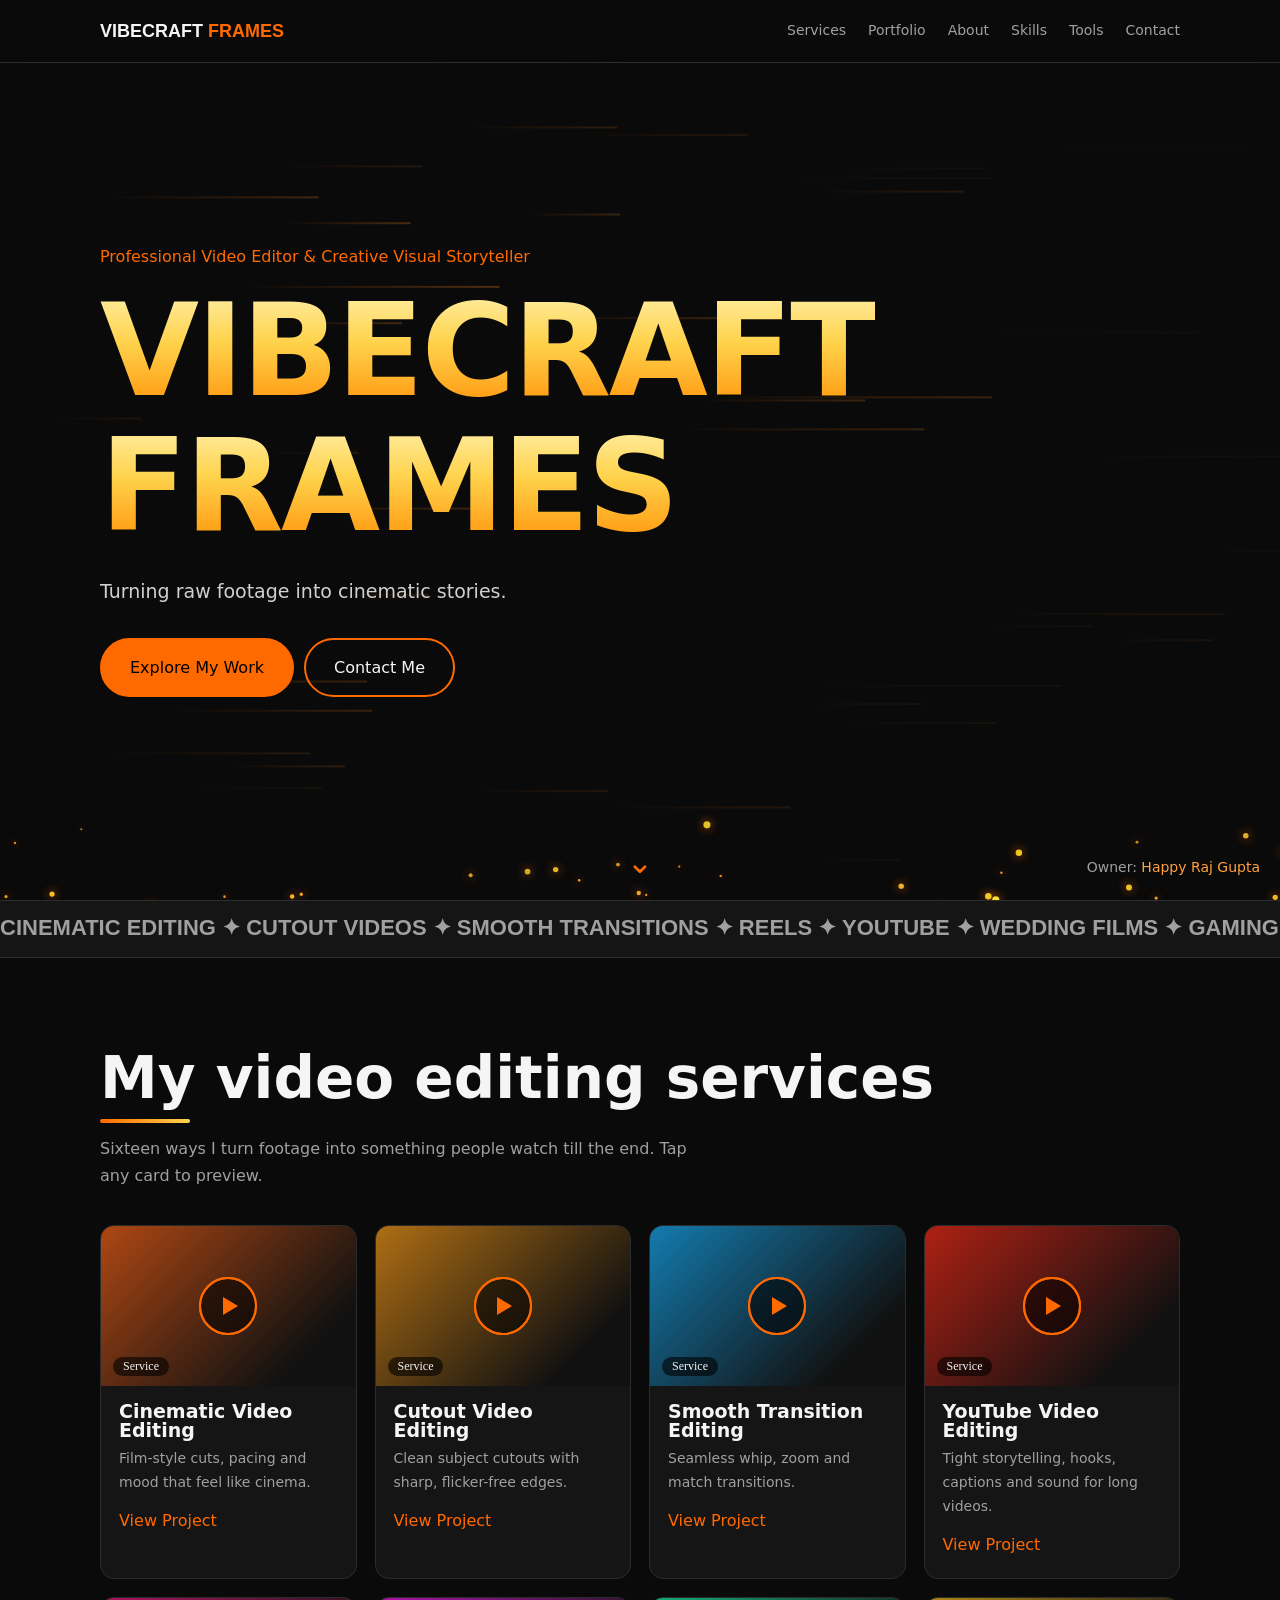
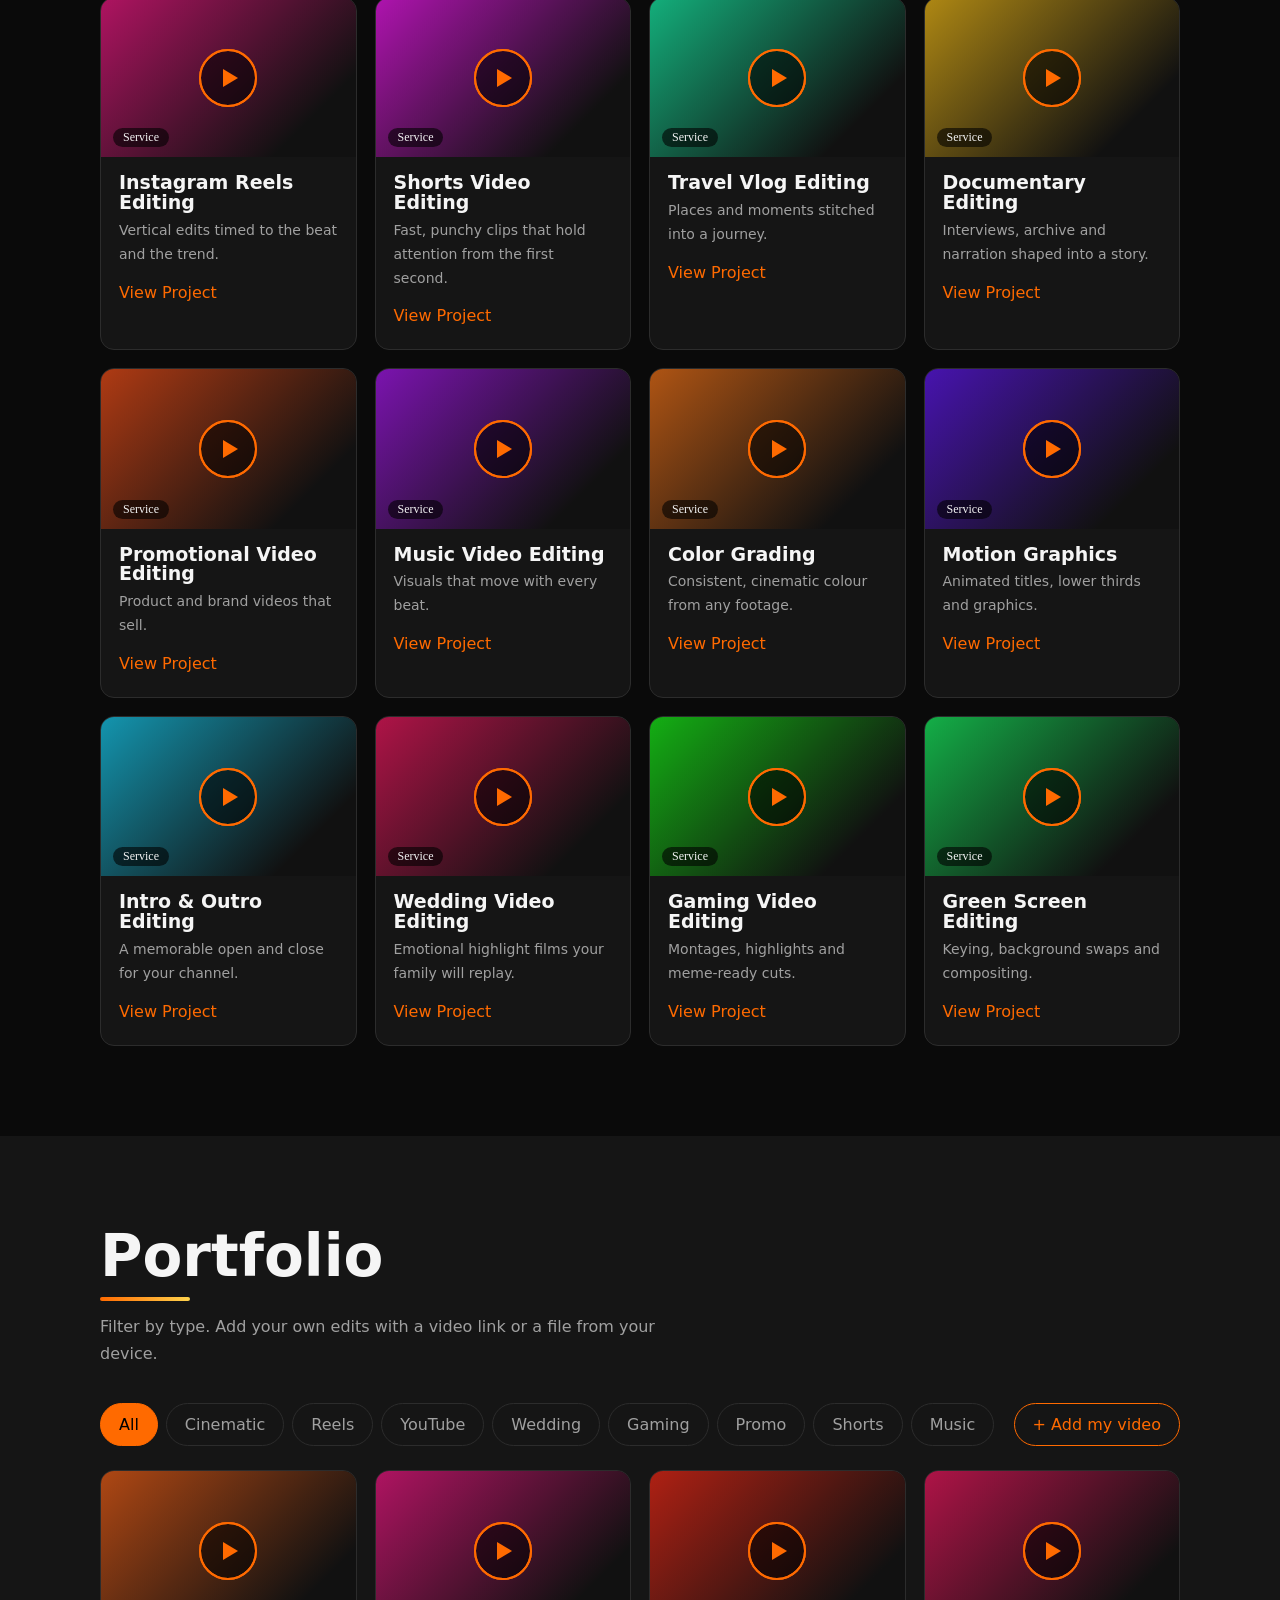
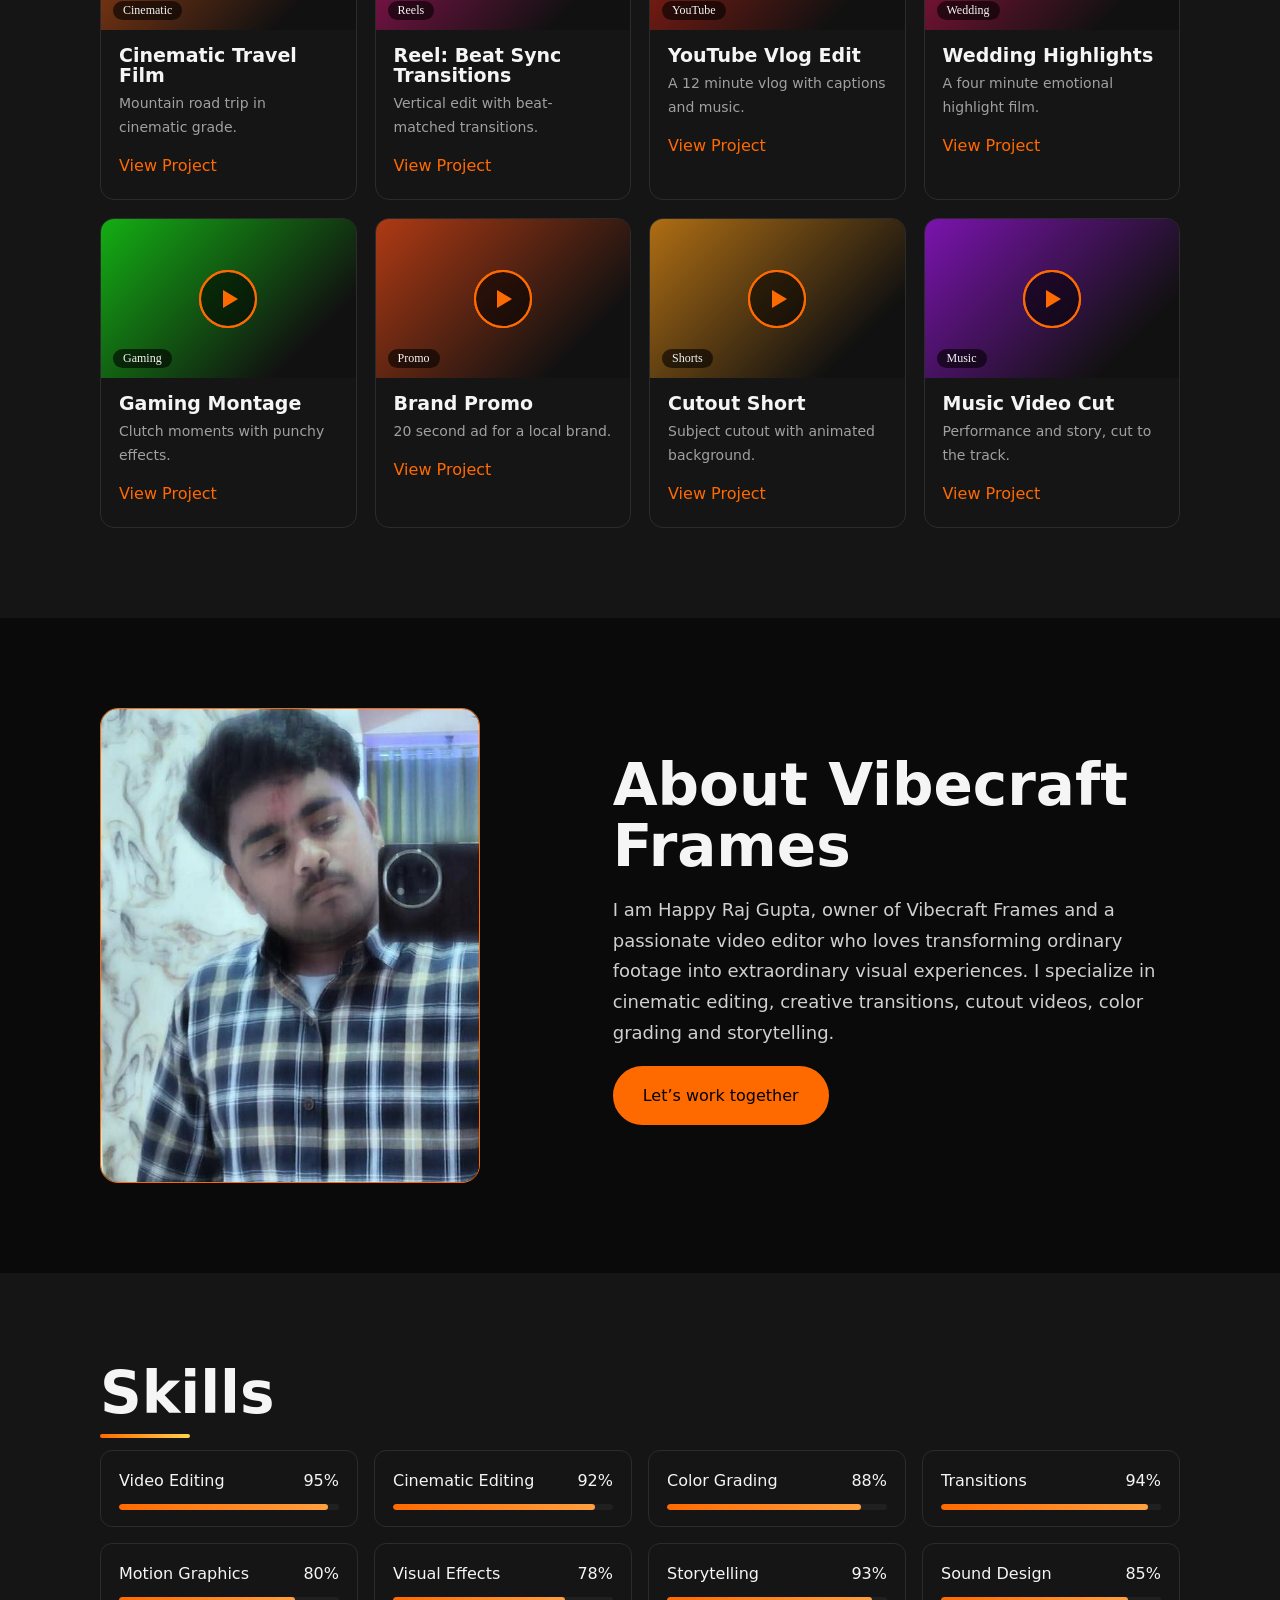
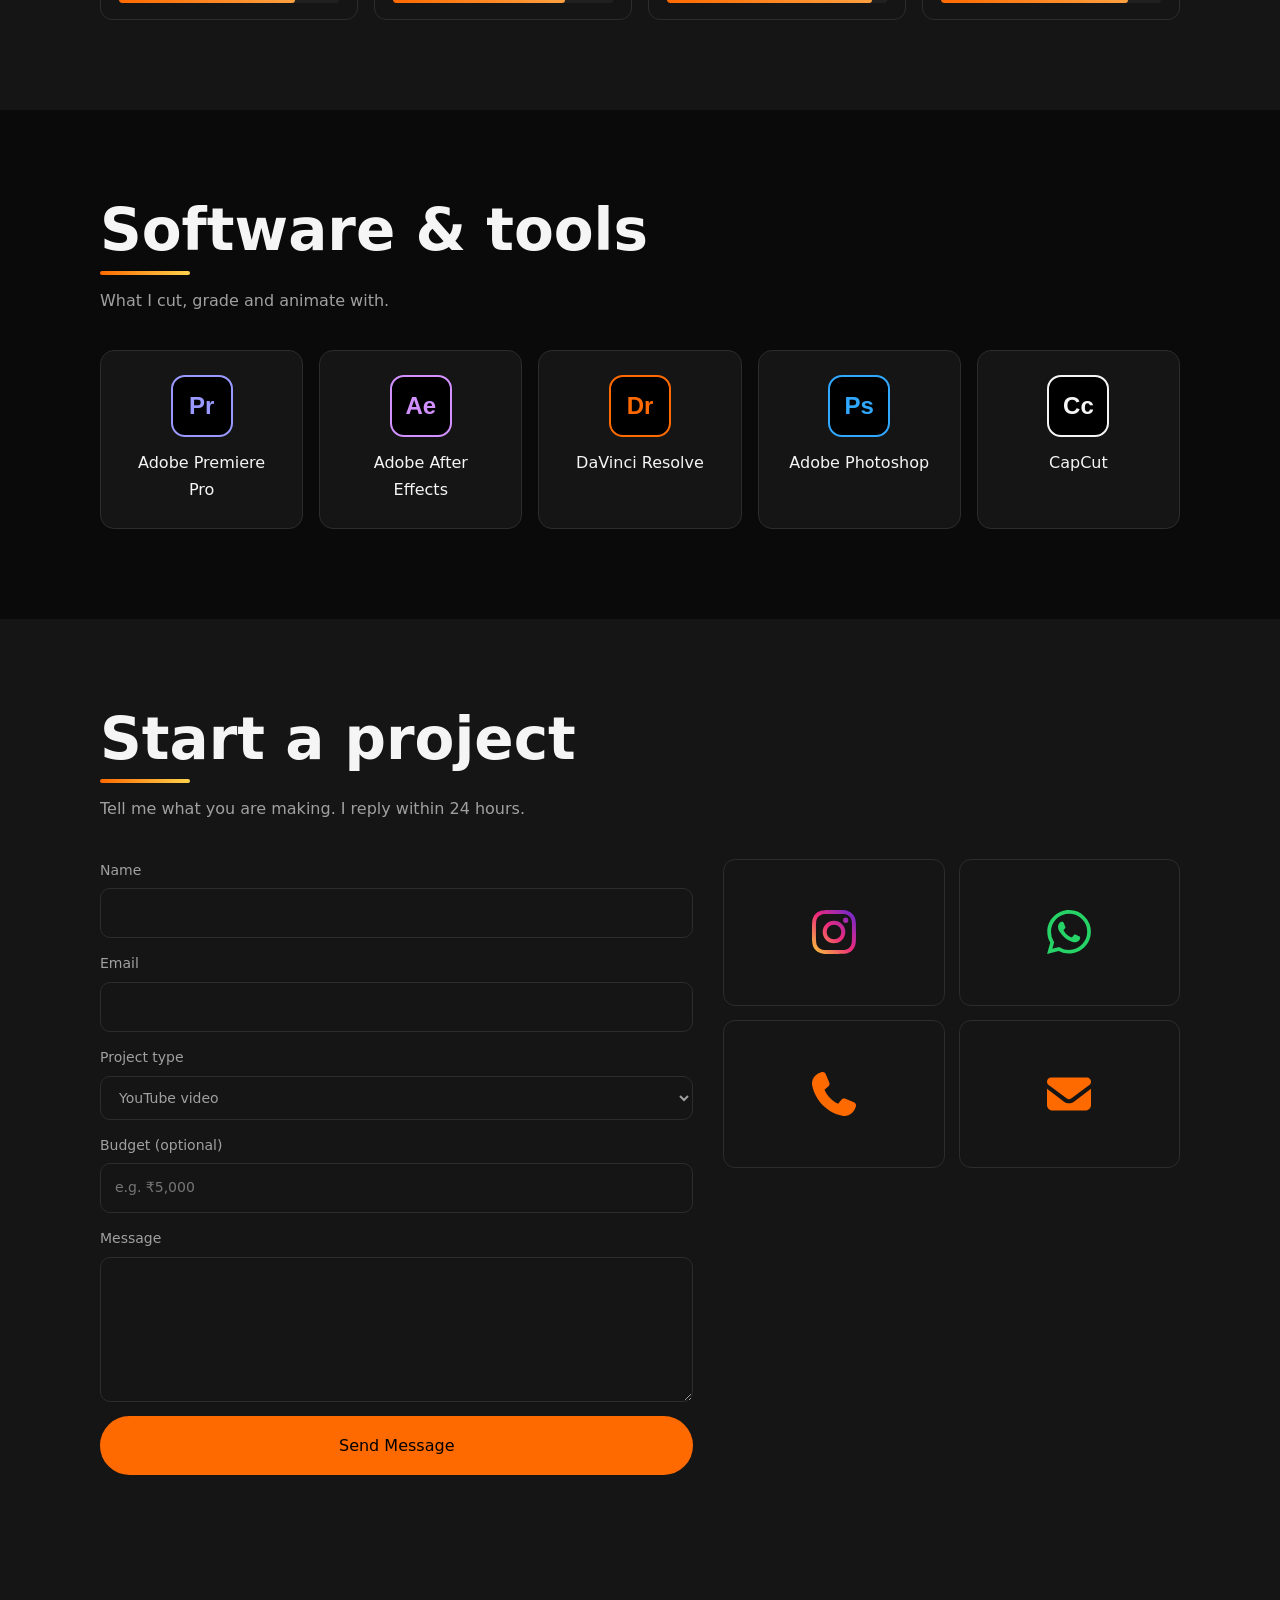
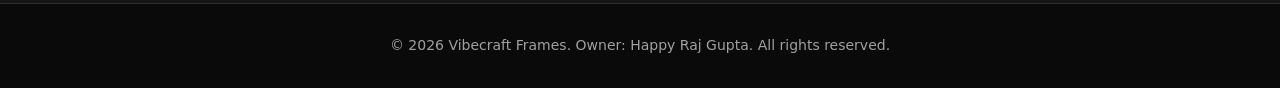
==== commit a5de5e1a: "Remove 'js/' prefix from script source paths" ====
--- a/index.html
+++ b/index.html
@@ -290,7 +290,7 @@
       </div>
     </div>
 
-    <script src="js/data.js"></script>
-    <script src="js/main.js"></script>
+    <script src="data.js"></script>
+    <script src="main.js"></script>
   </body>
 </html>
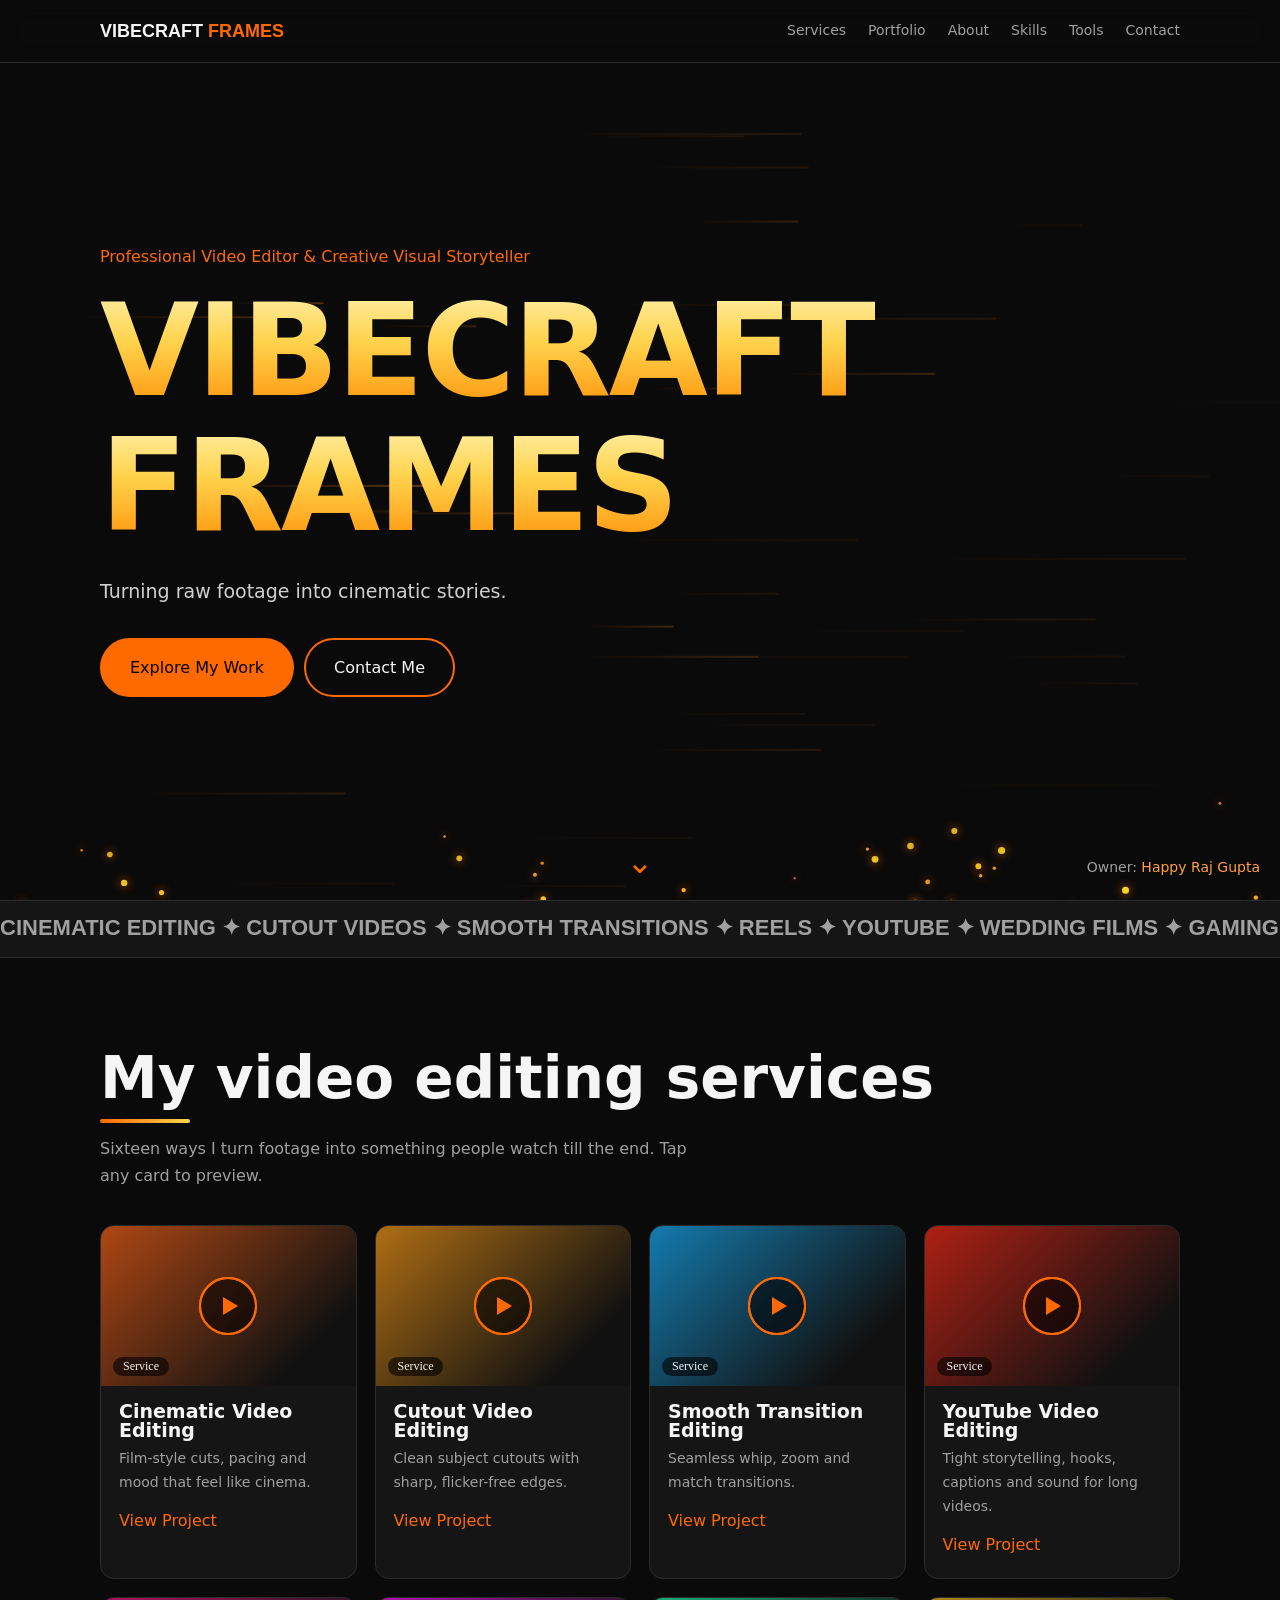
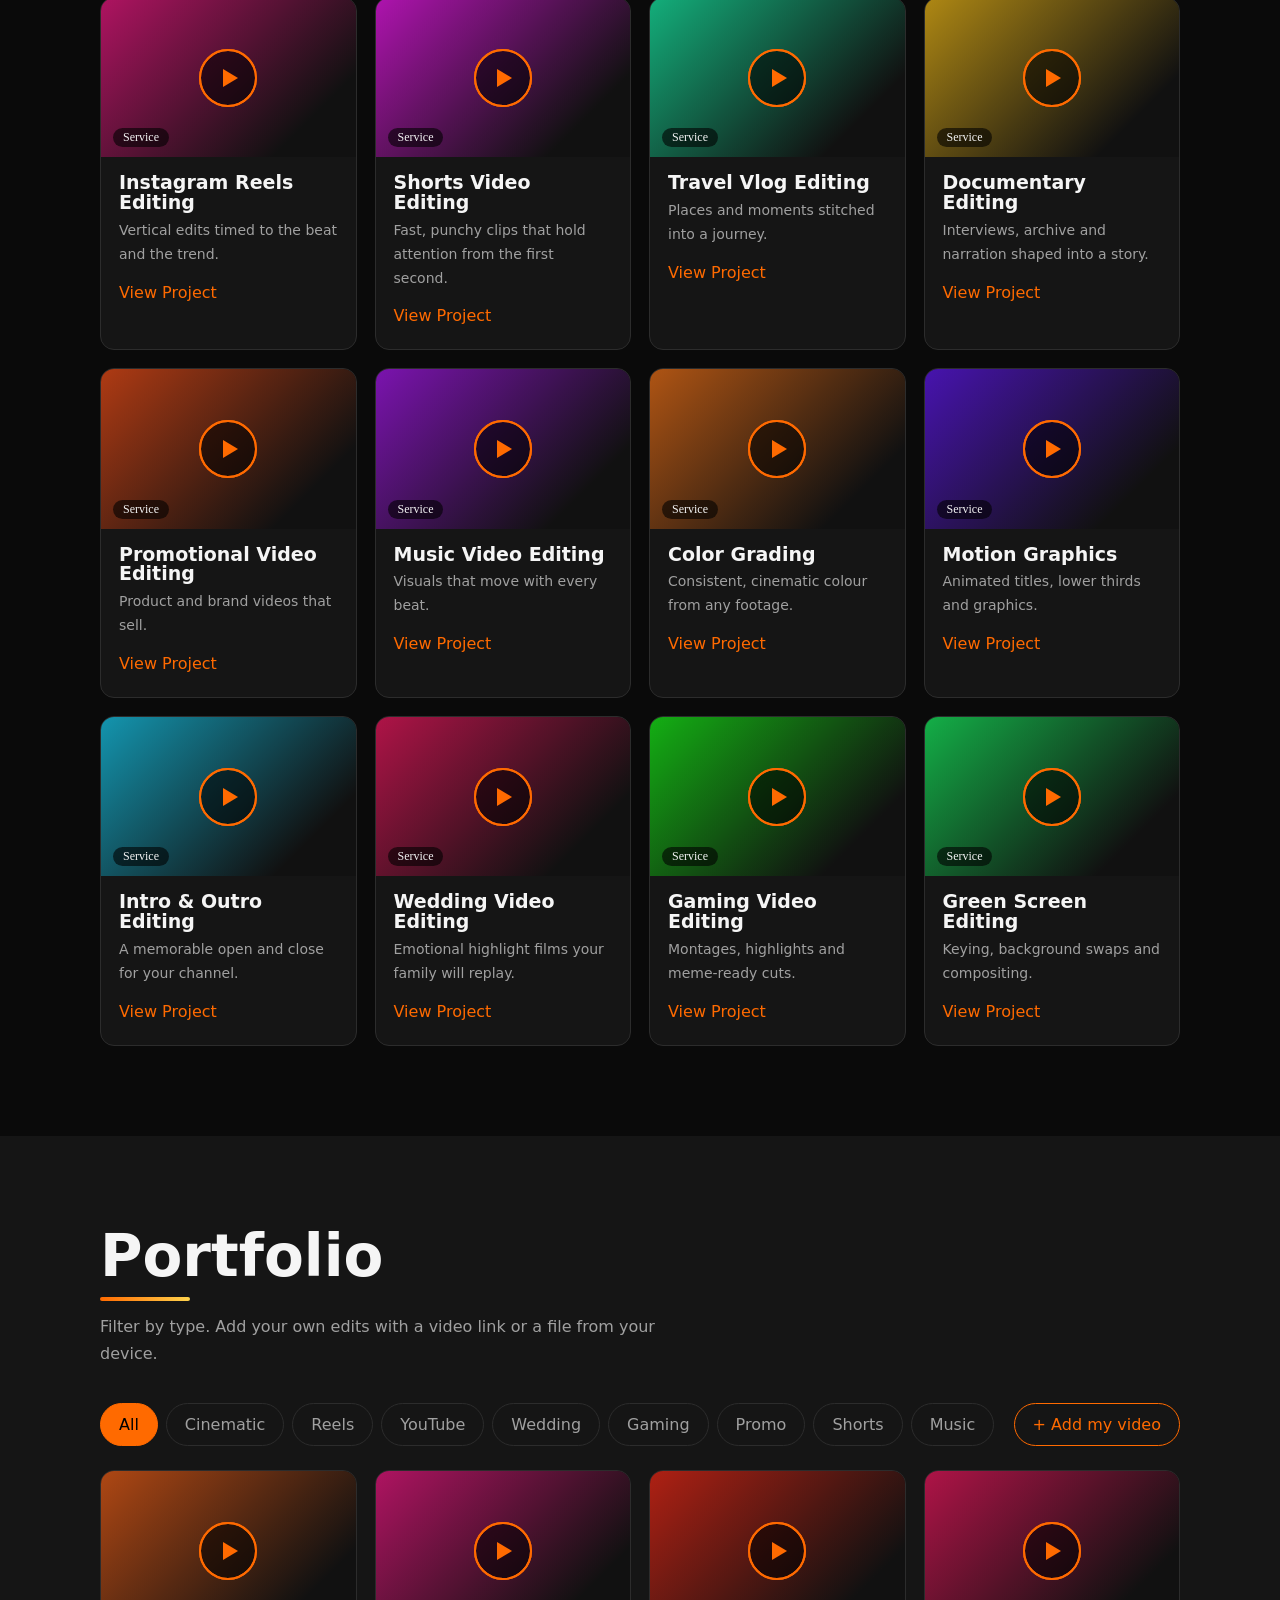
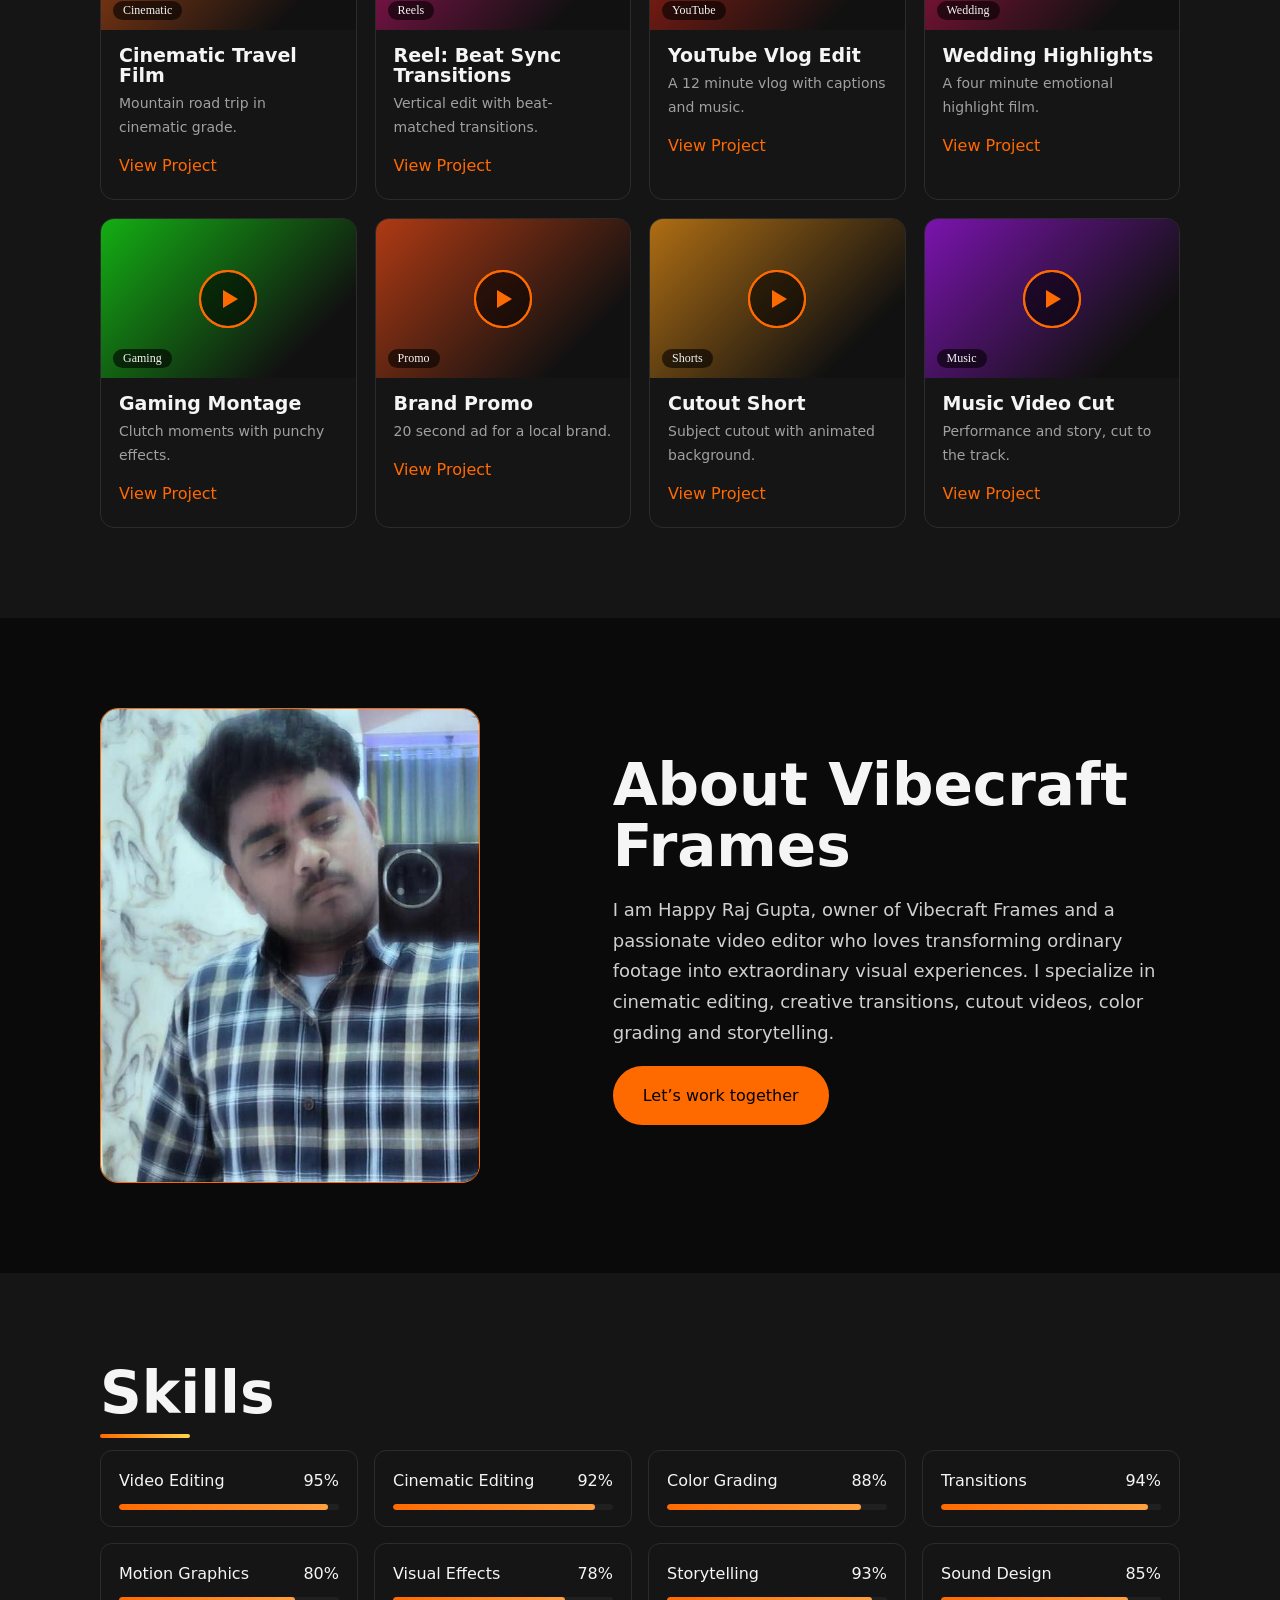
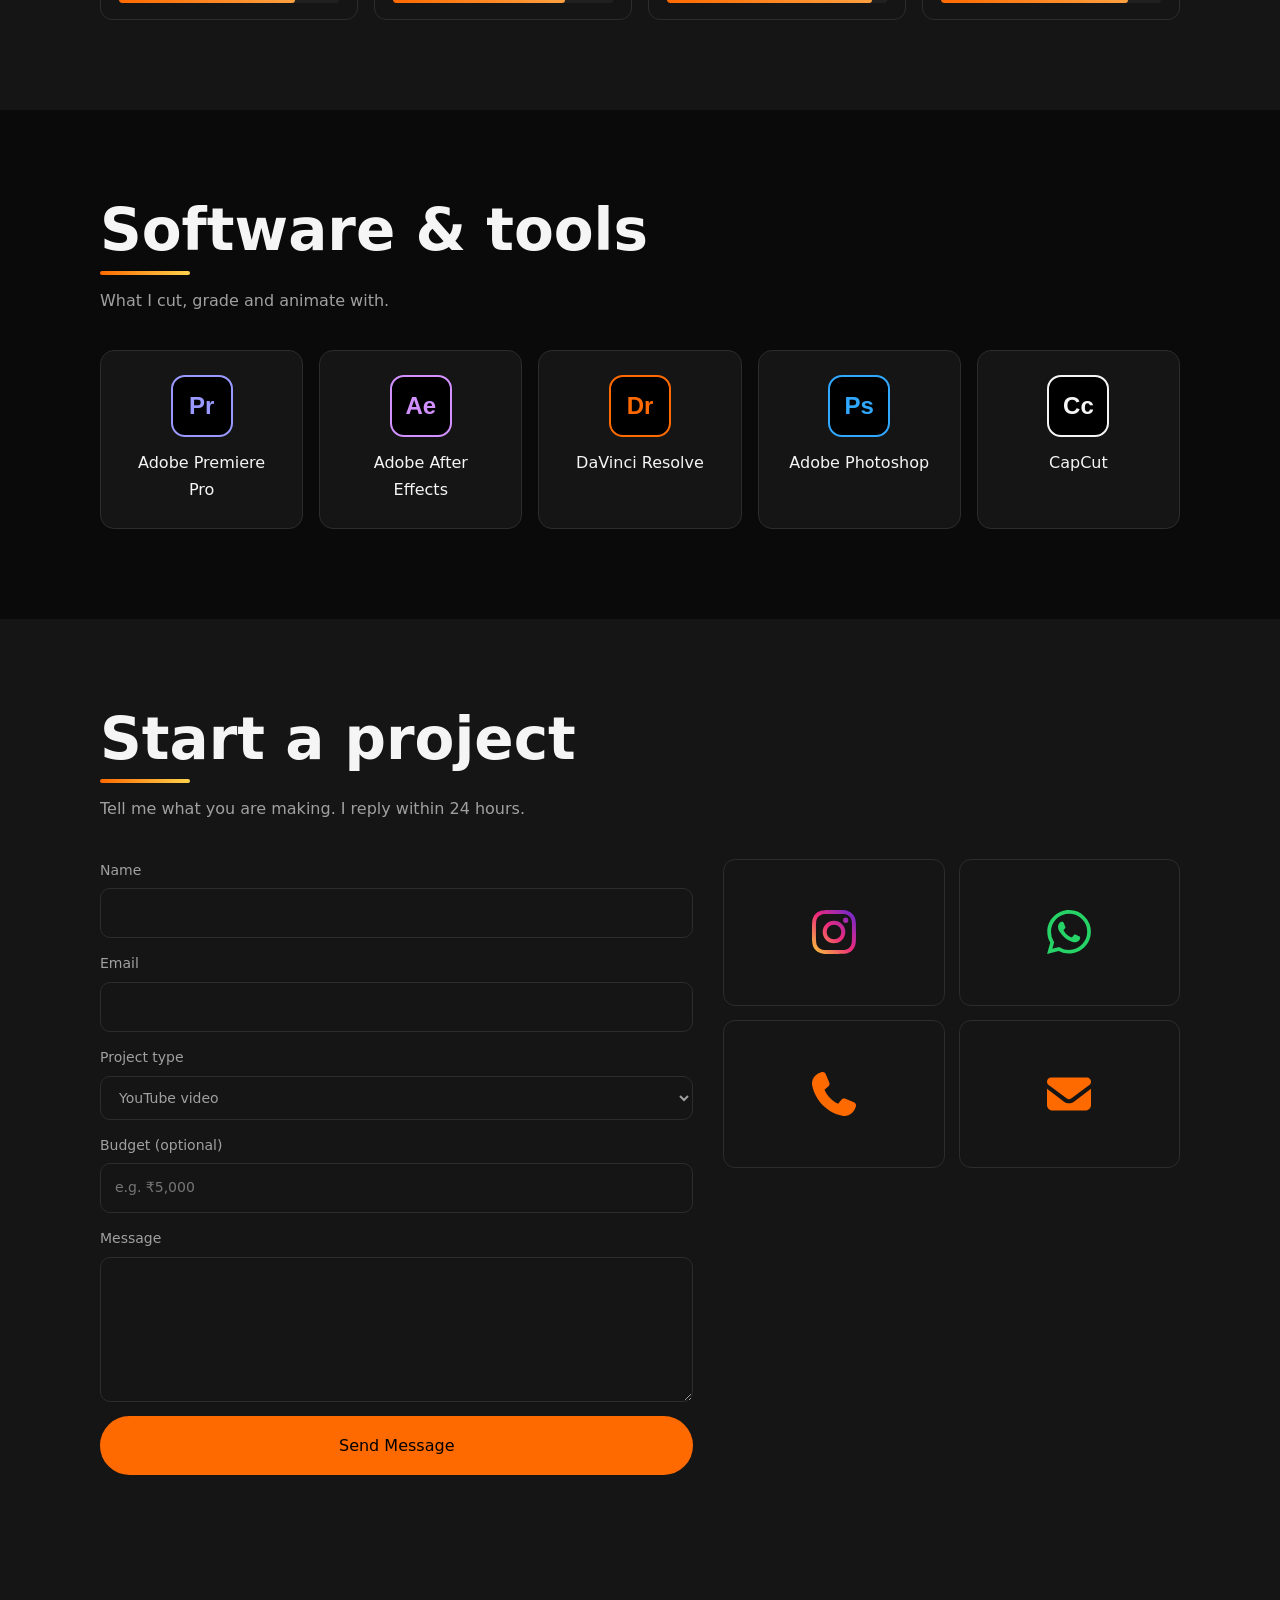
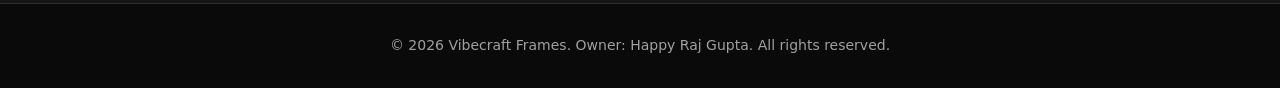
==== commit 4fda005e: "Revise title and description in index.html Updated the title and description meta tags for better SE" ====
--- a/index.html
+++ b/index.html
@@ -11,6 +11,18 @@
       name="description"
       content="Portfolio of Vibecraft Frames, professional video editing by Happy Raj Gupta: cinematic edits, reels, YouTube, wedding, gaming, colour grading and motion graphics."
     />
+    <head>
+  <meta charset="UTF-8" />
+  <meta name="viewport" content="width=device-width, initial-scale=1" />
+
+  <title>Vibecraft Frames | Cinematic Video Editing by Happy Raj Gupta</title>
+  <meta
+    name="description"
+    content="Explore cinematic video editing, creative transitions, color grading, and visual storytelling by Happy Raj Gupta of Vibecraft Frames."
+  />
+
+  <link rel="stylesheet" href="./style.css" />
+</head>
     <meta name="theme-color" content="#0a0a0a" />
     <meta property="og:type" content="website" />
     <meta property="og:site_name" content="Vibecraft Frames" />
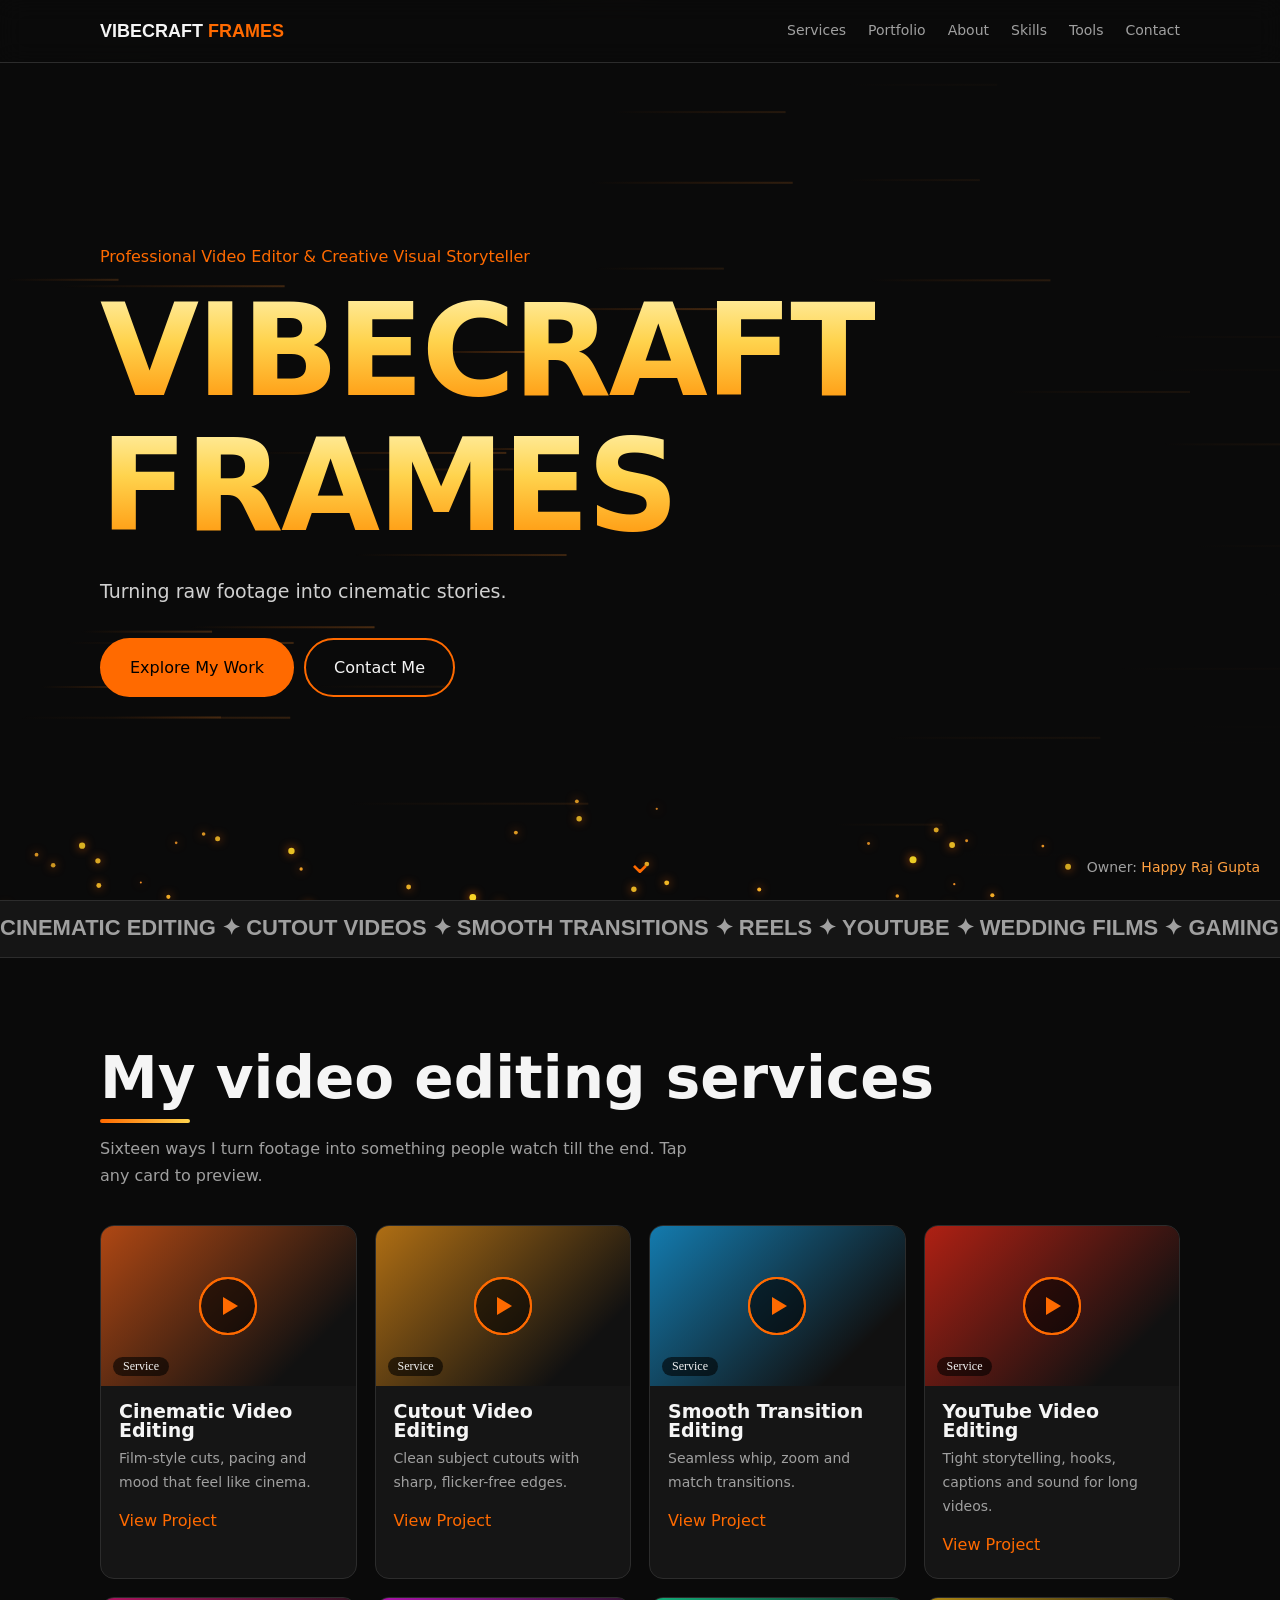
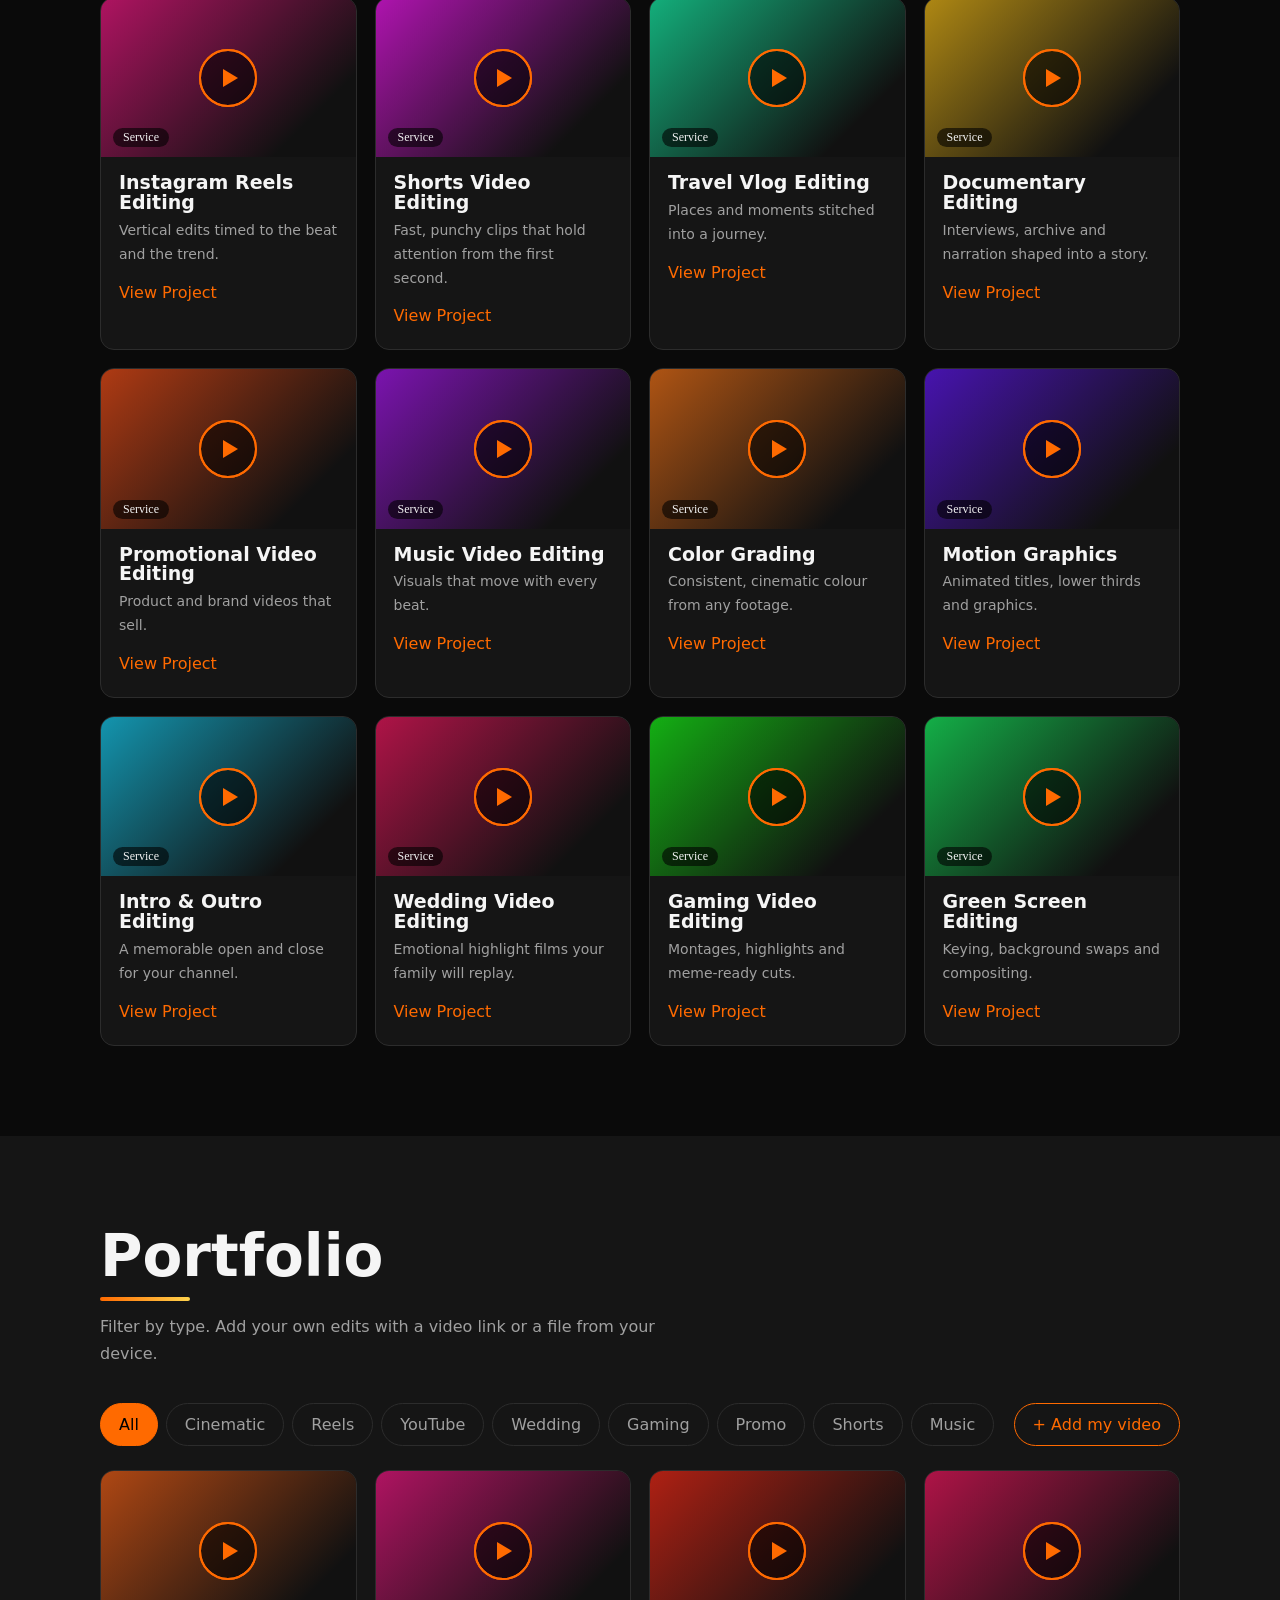
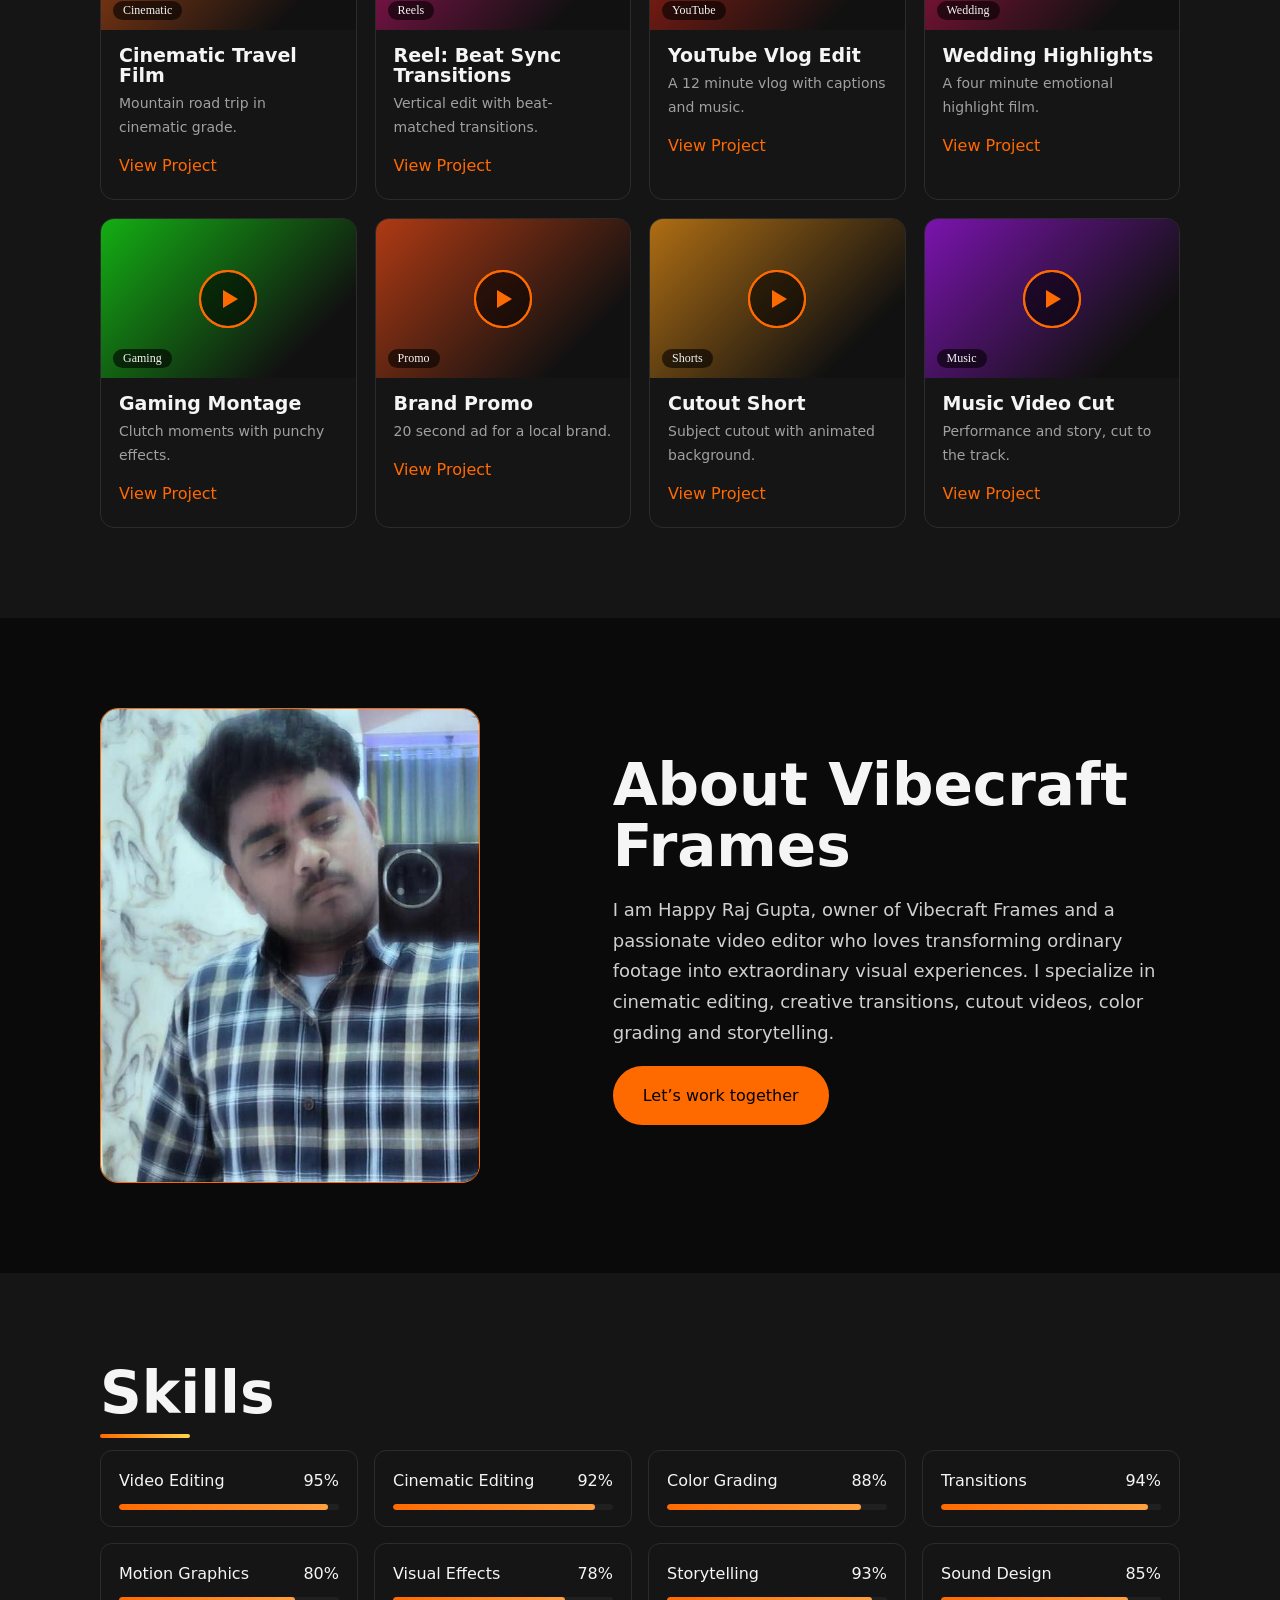
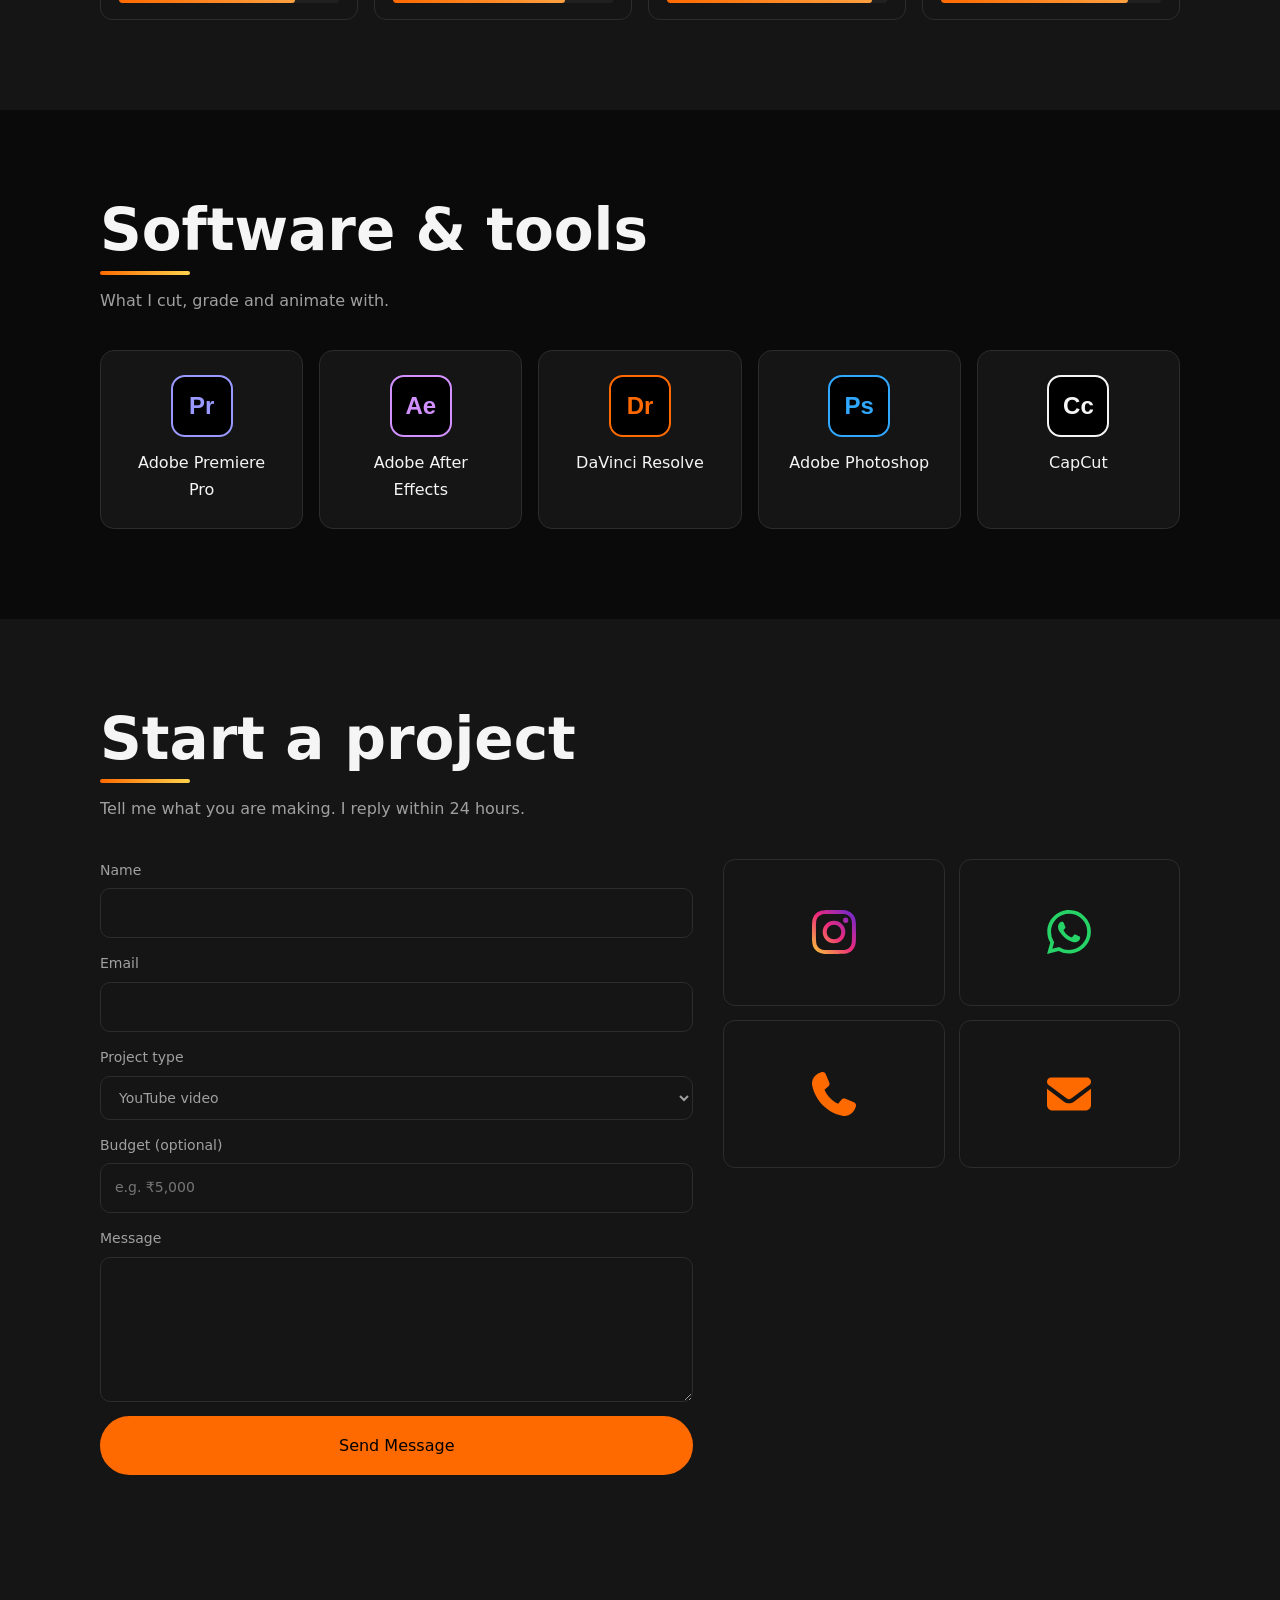
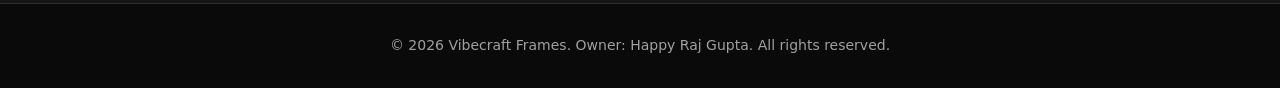
==== commit 972a173f: "Add Google site verification meta tag" ====
--- a/index.html
+++ b/index.html
@@ -1,6 +1,7 @@
 <!doctype html>
 <html lang="en">
   <head>
+    <meta name="google-site-verification" content="ngAZkg9pxdv5iejGCBLB3j8tCu1hnJZRcr9_qeI_Q_s" />
     <meta charset="utf-8" />
     <meta
       name="viewport"
